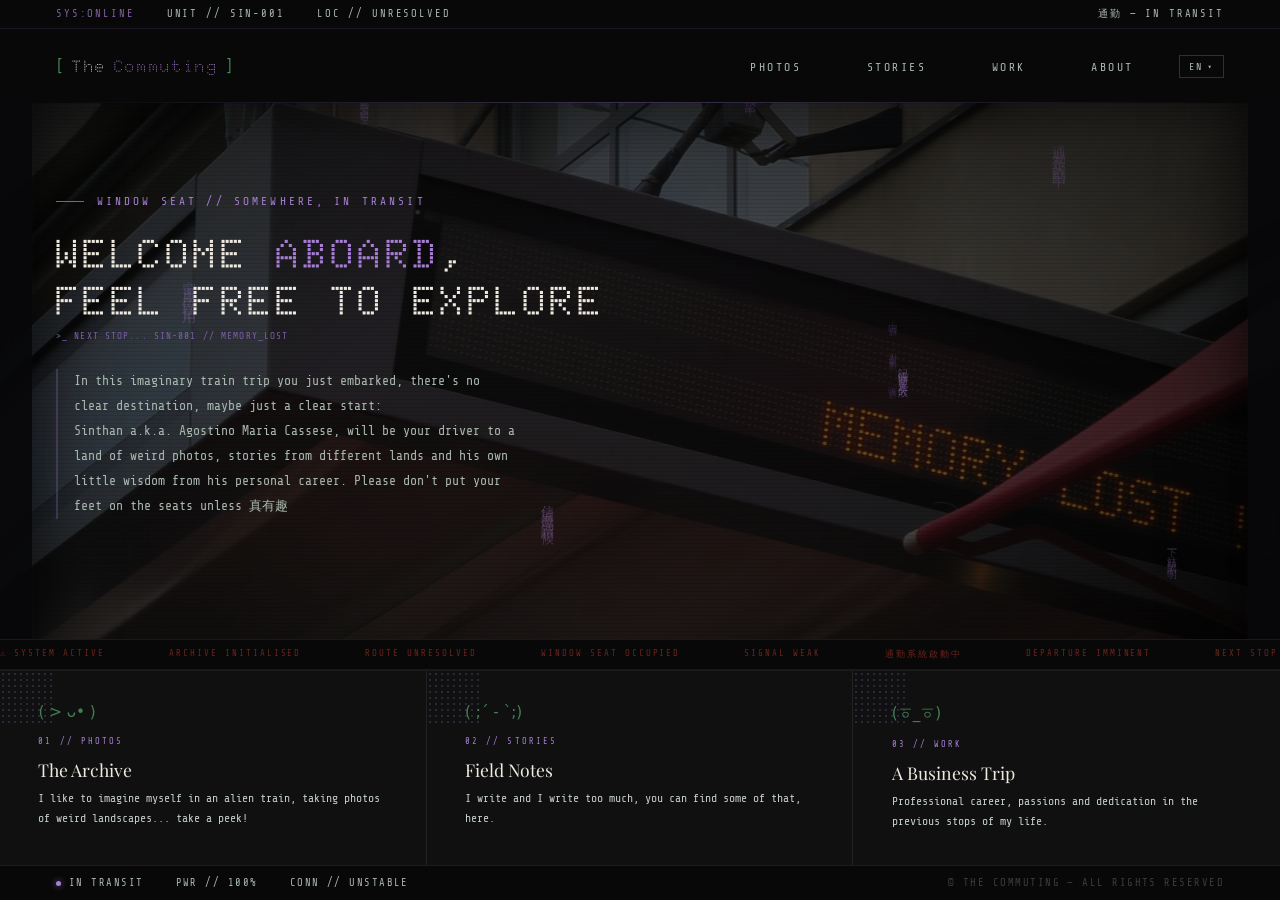
==== index.html @ 0e6eb364 "rename: tech -> work, 'A Working Life' -> 'A Business Trip' - Rename tech.html -> work.html, tech.cs" ====
<!DOCTYPE html>
<html lang="en">
<head>
  <meta charset="UTF-8" />
  <meta name="viewport" content="width=device-width, initial-scale=1.0" />
  <title>The Commuting</title>
  <link rel="icon" type="image/x-icon" href="./assets/favicon.ico">
  <link rel="icon" type="image/png" sizes="32x32" href="./assets/favicon-32.png">
  <link rel="apple-touch-icon" href="./assets/favicon.png">
  <link rel="preconnect" href="https://fonts.googleapis.com">
  <link rel="preconnect" href="https://fonts.gstatic.com" crossorigin>
  <link href="https://fonts.googleapis.com/css2?family=Doto:ROND,wght@1,700&family=Share+Tech+Mono&family=Playfair+Display:wght@400;700&display=swap" rel="stylesheet">
  <link rel="stylesheet" href="./style/style.css">
</head>
<body>

  <div class="scanlines"></div>
  <div class="window-frame"></div>

  <!-- DECORATIVE CHINESE TEXT LAYER -->
  <div class="bg-chinese" aria-hidden="true">
    <span class="zh zh-1">通勤系統啟動中</span>
    <span class="zh zh-2">窗邊座位已佔用</span>
    <span class="zh zh-3">移動中請勿站立</span>
    <span class="zh zh-4">信號微弱請稍候</span>
    <span class="zh zh-5">路線未能確認中</span>
    <span class="zh zh-6">記憶體載入失敗</span>
    <span class="zh zh-7">通勤系統啟動中</span>
    <span class="zh zh-8">下一站目的不明</span>
  </div>

  <div class="site-wrapper">

    <!-- SYSTEM BAR -->
    <div class="sys-bar">
      <div class="sys-bar-left">
        <span class="sys-tag">SYS:ONLINE</span>
        <span id="t-sys-unit">UNIT // SIN-001</span>
        <span id="t-sys-loc">LOC // UNRESOLVED</span>
      </div>
      <span>通勤 &mdash; <span id="t-sys-status">IN TRANSIT</span></span>
    </div>

    <!-- NAV -->
    <nav>
      <a href="./index.html" class="nav-logo">
        <span class="nav-logo-bracket">[</span>
        The <span class="nav-logo-title">Commuting</span>
        <span class="nav-logo-bracket">]</span>
      </a>
      <ul class="nav-links">
        <li><a href="./photos.html" id="t-nav-photos">Photos</a></li>
        <li><a href="./stories.html" id="t-nav-stories">Stories</a></li>
        <li><a href="./work.html" id="t-nav-work">Tech</a></li>
        <li><a href="#" id="t-nav-about">About</a></li>
        <li class="nav-lang-item">
          <div class="lang-switcher lang-switcher-inline">
            <button class="lang-btn" id="lang-btn" aria-label="Change language">
              <span id="lang-btn-label">EN</span>
              <span class="lang-btn-arrow">▾</span>
            </button>
            <div class="lang-dropdown" id="lang-dropdown">
              <button class="lang-option" data-lang="en">EN — English</button>
              <button class="lang-option" data-lang="it">IT — Italiano</button>
              <button class="lang-option" data-lang="zh">中文 — 繁體</button>
            </div>
          </div>
        </li>
      </ul>
      <button class="hamburger" id="hamburger" aria-label="Menu">
        <div class="hamburger-bars">
          <span class="hamburger-bar"></span>
          <span class="hamburger-bar"></span>
          <span class="hamburger-bar"></span>
        </div>
      </button>
    </nav>

    <!-- MOBILE DRAWER -->
    <div class="nav-drawer" id="nav-drawer">
      <a href="./photos.html" id="t-nav-photos-m">Photos</a>
      <a href="./stories.html" id="t-nav-stories-m">Stories</a>
      <a href="./work.html" id="t-nav-work-m">Tech</a>
      <a href="#" id="t-nav-about-m">About</a>
      <div class="drawer-lang">
        <span class="drawer-lang-label">// LANGUAGE</span>
        <div class="drawer-lang-options">
          <button class="lang-option" data-lang="en">EN — English</button>
          <button class="lang-option" data-lang="it">IT — Italiano</button>
          <button class="lang-option" data-lang="zh">中文 — 繁體</button>
        </div>
      </div>
    </div>

    <!-- HERO -->
    <section class="hero">
      <div class="hero-jp">通勤 — 窗邊座位 — 移動中</div>
      <p class="hero-eyebrow" id="t-hero-eyebrow">Window seat // somewhere, in transit</p>
      <h1 class="hero-title">WELCOME <em>ABOARD</em>,<br>FEEL FREE TO EXPLORE</h1>
      <p class="hero-code" id="t-hero-code">&gt;_ NEXT STOP... SIN-001 // MEMORY_LOST</p>
      <p class="hero-subtitle" id="t-hero-subtitle">
        In this imaginary train trip you just embarked, there's no clear destination, maybe just a clear start:<br>
        Sinthan a.k.a. Agostino Maria Cassese, will be your driver to a land of weird photos,
        stories from different lands and his own little wisdom from his personal career.
        Please don't put your feet on the seats unless 真有趣
      </p>
    </section>

    <!-- WARNING MARQUEE -->
    <div class="warn-strip">
      <div class="warn-strip-inner">
        <span>&#9888; SYSTEM ACTIVE</span>
        <span>ARCHIVE INITIALISED</span>
        <span>ROUTE UNRESOLVED</span>
        <span>WINDOW SEAT OCCUPIED</span>
        <span>SIGNAL WEAK</span>
        <span>通勤系統啟動中</span>
        <span>DEPARTURE IMMINENT</span>
        <span>NEXT STOP UNKNOWN</span>
        <span>MEMORY BANK LOADING</span>
        <span>PASSENGER DETECTED</span>
        <span>&#9888; DO NOT LEAN ON DOORS</span>
        <span>窗邊座位已佔用</span>
        <span>&#9888; SYSTEM ACTIVE</span>
        <span>ARCHIVE INITIALISED</span>
        <span>ROUTE UNRESOLVED</span>
        <span>WINDOW SEAT OCCUPIED</span>
        <span>SIGNAL WEAK</span>
        <span>通勤系統啟動中</span>
        <span>DEPARTURE IMMINENT</span>
        <span>NEXT STOP UNKNOWN</span>
        <span>MEMORY BANK LOADING</span>
        <span>PASSENGER DETECTED</span>
        <span>&#9888; DO NOT LEAN ON DOORS</span>
        <span>窗邊座位已佔用</span>
      </div>
    </div>

    <!-- CARDS -->
    <div class="cards">
      <div class="card" onclick="location.href='./photos.html'">
        <span class="card-kaomoji">( > ᴗ• )</span>
        <div class="card-number" id="t-card1-number">01 // PHOTOS</div>
        <div class="card-title" id="t-card1-title">The Archive</div>
        <p class="card-desc" id="t-card1-desc">I like to imagine myself in an alien train, taking photos of weird landscapes... take a peek!</p>
        <span class="card-arrow">→ ENTER</span>
      </div>
      <div class="card" onclick="location.href='./stories.html'">
        <span class="card-kaomoji">( ;´ - `;)</span>
        <div class="card-number" id="t-card2-number">02 // STORIES</div>
        <div class="card-title" id="t-card2-title">Field Notes</div>
        <p class="card-desc" id="t-card2-desc">I write and I write too much, you can find some of that, here.</p>
        <span class="card-arrow">→ ENTER</span>
      </div>
      <div class="card" onclick="location.href='./work.html'">
        <span class="card-kaomoji">(ㆆ_ㆆ)</span>
        <div class="card-number" id="t-card3-number">03 // WORK</div>
        <div class="card-title" id="t-card3-title">A Business Trip</div>
        <p class="card-desc" id="t-card3-desc">Professional career, passions and dedication in the previous stops of my life.</p>
        <span class="card-arrow">→ ENTER</span>
      </div>
    </div>

    <!-- STATUS BAR -->
    <div class="status-bar">
      <div class="status-left">
        <span><span class="status-dot"></span><span id="t-status-transit">In transit</span></span>
        <span id="t-status-pwr">PWR // 100%</span>
        <span id="t-status-conn">CONN // UNSTABLE</span>
      </div>
      <span class="status-right" id="t-status-copyright">&copy; The Commuting — All rights reserved</span>
    </div>

  </div>

  <script src="./scripts/nav.js"></script>
  <script src="./scripts/translations.js"></script>

</body>
</html>
---- style/style.css ----
*, *::before, *::after { box-sizing: border-box; margin: 0; padding: 0; }

:root {
  --bg:            #080808;
  --glass-bg:      rgba(255,255,255,0.03);
  --glass-border:  rgba(255,255,255,0.08);
  --text-primary:  #eeeae0;
  --text-muted:    #a8b8ae;
  --accent:        #7b5ea7;
  --accent-bright: #a87fd4;
  --accent-dim:    rgba(123,94,167,0.15);
  --dot-color:     rgba(255,255,255,0.06);
  --green:         #4a8c5c;
  --text-card-desc:#c4cecc;
}

html { scroll-behavior: smooth; }

body {
  background-color: var(--bg);
  background-image:
    url('../assets/home_wallpaper.webp'),
    radial-gradient(circle, var(--dot-color) 1px, transparent 1px);
  background-size: cover, 18px 18px;
  background-position: center, 0 0;
  background-attachment: fixed, fixed;
  color: var(--text-primary);
  font-family: 'Share Tech Mono', monospace;
  overflow-x: hidden;
}

/* ── DARKENING OVERLAY ── */
body::before {
  content: '';
  position: fixed;
  inset: 0;
  background: rgba(8,8,8,0.70);
  z-index: 0;
  pointer-events: none;
}

/* ── SCANLINES ── */
.scanlines {
  position: fixed;
  inset: 0;
  z-index: 2;
  pointer-events: none;
  background: repeating-linear-gradient(
    to bottom,
    transparent 0px,
    transparent 3px,
    rgba(0,0,0,0.1) 3px,
    rgba(0,0,0,0.1) 4px
  );
}

/* ── WINDOW FRAME ── */
.window-frame {
  position: fixed;
  inset: 0;
  z-index: 3;
  pointer-events: none;
}

.window-frame::before {
  content: '';
  position: absolute;
  inset: 0;
  background:
    radial-gradient(ellipse 75% 55% at 50% 50%, transparent 35%, rgba(0,0,0,0.65) 100%),
    radial-gradient(ellipse 120% 22% at 50% 0%,   rgba(0,0,0,0.75) 0%, transparent 80%),
    radial-gradient(ellipse 120% 22% at 50% 100%, rgba(0,0,0,0.75) 0%, transparent 80%);
}

.window-frame::after {
  content: '';
  position: absolute;
  inset: 0;
  border: 32px solid rgba(8,8,10,0.97);
  box-shadow:
    inset 0 0 80px rgba(0,0,0,0.8),
    inset 0 0 2px rgba(123,94,167,0.15);
}

/* ── DECORATIVE CHINESE TEXT LAYER ── */
.bg-chinese {
  position: fixed;
  inset: 0;
  z-index: 1;
  pointer-events: none;
  user-select: none;
  overflow: hidden;
}

.zh {
  position: absolute;
  writing-mode: vertical-rl;
  font-family: 'Share Tech Mono', monospace;
  font-size: 0.75rem;
  letter-spacing: 0.35em;
  color: rgba(168,127,212,0.55);
  white-space: nowrap;
}

.zh-1 { left: 6%;   top: 5%;  font-size: 0.65rem; opacity: 0.75; }
.zh-2 { left: 14%;  top: 30%; font-size: 0.9rem;  opacity: 0.60; }
.zh-3 { left: 28%;  top: 10%; font-size: 0.55rem; opacity: 0.85; }
.zh-4 { left: 42%;  top: 55%; font-size: 0.8rem;  opacity: 0.55; }
.zh-5 { left: 58%;  top: 8%;  font-size: 0.7rem;  opacity: 0.70; }
.zh-6 { left: 70%;  top: 40%; font-size: 0.6rem;  opacity: 0.80; }
.zh-7 { left: 82%;  top: 15%; font-size: 0.85rem; opacity: 0.50; }
.zh-8 { left: 91%;  top: 60%; font-size: 0.65rem; opacity: 0.65; }

/* ── SITE WRAPPER ── */
.site-wrapper {
  position: relative;
  z-index: 4;
  min-height: 100vh;
  display: flex;
  flex-direction: column;
}

/* solid bg on nav, cards, footer so bg image doesn't show through */
.sys-bar,
nav,
.warn-strip,
.cards,
.status-bar {
  background-color: var(--bg);
}

/* ── TOP SYSTEM BAR ── */
.sys-bar {
  display: flex;
  justify-content: space-between;
  align-items: center;
  padding: 0.45rem 3.5rem;
  font-size: 0.65rem;
  letter-spacing: 0.18em;
  color: var(--text-muted);
  border-bottom: 1px solid rgba(123,94,167,0.18);
  text-transform: uppercase;
}

.sys-bar-left { display: flex; gap: 2rem; }
.sys-tag { color: var(--accent-bright); opacity: 0.75; }

/* ── NAV ── */
nav {
  display: flex;
  justify-content: space-between;
  align-items: center;
  padding: 1.6rem 3.5rem;
  position: relative;
}

nav::after {
  content: '';
  position: absolute;
  bottom: 0; left: 3.5rem; right: 3.5rem;
  height: 1px;
  background: linear-gradient(to right, transparent, rgba(123,94,167,0.45), transparent);
}

.nav-logo {
  font-family: 'Doto', monospace;
  font-size: 1.05rem;
  letter-spacing: 0.1em;
  color: var(--text-primary);
  text-decoration: none;
  display: flex;
  align-items: center;
  gap: 0.4rem;
}

.nav-logo-bracket { color: var(--green); font-family: 'Share Tech Mono', monospace; font-size: 0.9rem; }
.nav-logo .nav-logo-title { color: var(--accent-bright); }

.nav-links { display: flex; gap: 2.8rem; list-style: none; align-items: center; }

.nav-links a {
  font-size: 0.72rem;
  letter-spacing: 0.22em;
  text-transform: uppercase;
  color: var(--text-muted);
  text-decoration: none;
  transition: color 0.2s;
}

.nav-links a::before { content: '//'; margin-right: 0.3em; color: var(--accent); opacity: 0; transition: opacity 0.2s; }
.nav-links a:hover { color: var(--green); }
.nav-links a:hover::before { opacity: 1; }

/* ── HERO ── */
.hero {
  flex: 1;
  display: flex;
  flex-direction: column;
  justify-content: center;
  align-items: flex-start;
  padding: 4rem 3.5rem 3rem;
  max-width: 900px;
  position: relative;
}

/* ── CHINESE VERTICAL DECORATION ── */
.hero-jp {
  position: absolute;
  right: 0;
  top: 50%;
  transform: translateY(-50%) rotate(180deg);
  writing-mode: vertical-rl;
  font-size: 0.56rem;
  letter-spacing: 0.3em;
  color: rgba(123,94,167,0.22);
  text-transform: uppercase;
  pointer-events: none;
  user-select: none;
}

.hero-eyebrow {
  font-size: 0.7rem;
  letter-spacing: 0.28em;
  text-transform: uppercase;
  color: var(--accent-bright);
  margin-bottom: 1.4rem;
  opacity: 0;
  animation: fadeUp 0.8s 0.2s forwards;
  display: flex;
  align-items: center;
  gap: 0.8rem;
}

.hero-eyebrow::before {
  content: '';
  display: inline-block;
  width: 28px; height: 1px;
  background: var(--accent);
}

.hero-title {
  font-family: 'Doto', monospace;
  font-size: clamp(0.9rem, 3.2vw, 3.2rem);
  line-height: 1.15;
  font-weight: 700;
  letter-spacing: 0.06em;
  margin-bottom: 0.4rem;
  opacity: 0;
  animation: fadeUp 0.9s 0.4s forwards;
}

.hero-title em {
  font-style: normal;
  color: var(--accent-bright);
}

.hero-code {
  font-size: 0.58rem;
  letter-spacing: 0.12em;
  color: var(--accent);
  margin-bottom: 1.8rem;
  opacity: 0;
  animation: fadeUp 0.8s 0.55s forwards;
}

.hero-subtitle {
  font-size: 0.82rem;
  line-height: 1.9;
  color: var(--text-muted);
  max-width: 460px;
  margin-bottom: 2.8rem;
  opacity: 0;
  animation: fadeUp 0.9s 0.65s forwards;
  border-left: 2px solid rgba(123,94,167,0.35);
  padding-left: 1rem;
}

.hero-cta {
  display: flex;
  gap: 1.2rem;
  flex-wrap: wrap;
  opacity: 0;
  animation: fadeUp 0.9s 0.8s forwards;
}

.btn {
  font-family: 'Share Tech Mono', monospace;
  font-size: 0.63rem;
  letter-spacing: 0.16em;
  text-transform: uppercase;
  text-decoration: none;
  padding: 0.7rem 1.6rem;
  border: 1px solid;
  transition: background 0.25s, border-color 0.25s, color 0.25s, box-shadow 0.25s;
}

.btn-primary {
  background: var(--accent);
  border-color: var(--accent);
  color: #e8e4dc;
}

.btn-primary:hover {
  background: var(--accent-bright);
  border-color: var(--accent-bright);
  box-shadow: 0 0 20px rgba(168,127,212,0.3);
}

.btn-ghost {
  background: transparent;
  border-color: rgba(123,94,167,0.4);
  color: var(--text-muted);
}

.btn-ghost:hover {
  border-color: var(--accent-bright);
  color: var(--accent-bright);
}

/* ── WARNING MARQUEE ── */
.warn-strip {
  display: flex;
  align-items: center;
  padding: 0.5rem 0;
  font-size: 0.56rem;
  letter-spacing: 0.22em;
  text-transform: uppercase;
  border-top: 1px solid rgba(192,57,43,0.2);
  border-bottom: 1px solid rgba(192,57,43,0.2);
  color: rgba(192,57,43,0.55);
  overflow: hidden;
  white-space: nowrap;
}

.warn-strip-inner {
  display: inline-flex;
  gap: 4rem;
  animation: marquee 24s linear infinite;
  will-change: transform;
}

@keyframes marquee {
  from { transform: translateX(0); }
  to   { transform: translateX(-50%); }
}

/* ── CARDS ── */
.cards {
  display: grid;
  grid-template-columns: repeat(3, 1fr);
  border-top: 1px solid var(--glass-border);
}

.card {
  padding: 2rem 2.4rem;
  background: var(--glass-bg);
  border-right: 1px solid var(--glass-border);
  transition: background 0.25s;
  cursor: pointer;
  position: relative;
  overflow: hidden;
}

.card::before {
  content: '';
  position: absolute;
  top: 0; left: 0;
  width: 54px; height: 54px;
  background: radial-gradient(circle, rgba(123,94,167,0.28) 1px, transparent 1px);
  background-size: 6px 6px;
}

.card:last-child { border-right: none; }
.card:hover { background: var(--accent-dim); }
.card:hover .card-arrow { opacity: 1; transform: translateX(0); }

.card-kaomoji {
  font-family: system-ui, sans-serif;
  font-size: 0.95rem;
  color: var(--green);
  margin-bottom: 0.9rem;
  display: block;
  opacity: 0.9;
}

.card-number {
  font-size: 0.54rem;
  letter-spacing: 0.24em;
  color: var(--accent-bright);
  margin-bottom: 0.8rem;
}

.card-title {
  font-family: 'Playfair Display', serif;
  font-size: 1.1rem;
  margin-bottom: 0.5rem;
  color: var(--text-primary);
}

.card-desc {
  font-size: 0.72rem;
  line-height: 1.75;
  color: var(--text-card-desc);
}

.card-arrow {
  position: absolute;
  bottom: 1.4rem; right: 1.6rem;
  font-size: 0.58rem;
  color: var(--accent-bright);
  opacity: 0;
  transform: translateX(-6px);
  transition: opacity 0.25s, transform 0.25s;
}

/* ── STATUS BAR ── */
.status-bar {
  padding: 0.7rem 3.5rem;
  display: flex;
  justify-content: space-between;
  align-items: center;
  font-size: 0.65rem;
  letter-spacing: 0.14em;
  color: var(--text-muted);
  border-top: 1px solid rgba(123,94,167,0.2);
  flex-wrap: wrap;
  gap: 0.8rem;
  text-transform: uppercase;
}

.status-left { display: flex; gap: 2rem; align-items: center; }

.status-dot {
  display: inline-block;
  width: 5px; height: 5px;
  border-radius: 50%;
  background: var(--accent-bright);
  margin-right: 0.5rem;
  animation: pulse 2.4s infinite;
  box-shadow: 0 0 6px var(--accent);
}

.status-right { opacity: 0.3; }

/* ── KEYFRAMES ── */
@keyframes fadeUp {
  from { opacity: 0; transform: translateY(16px); }
  to   { opacity: 1; transform: translateY(0); }
}

@keyframes pulse {
  0%, 100% { opacity: 1; }
  50%       { opacity: 0.2; }
}

/* ── HAMBURGER ── */
.hamburger {
  display: none;
  flex-direction: column;
  align-items: center;
  gap: 4px;
  background: none;
  border: 1px solid rgba(74,140,92,0.4);
  padding: 0.45rem 0.65rem;
  cursor: pointer;
  z-index: 100;
}

.hamburger-bars { display: flex; flex-direction: column; gap: 4px; }

.hamburger-bar {
  width: 20px; height: 2px;
  background: var(--green);
  transition: transform 0.25s, opacity 0.25s;
  display: block;
}

.hamburger.open .hamburger-bar:nth-child(1) { transform: translateY(6px) rotate(45deg); }
.hamburger.open .hamburger-bar:nth-child(2) { opacity: 0; }
.hamburger.open .hamburger-bar:nth-child(3) { transform: translateY(-6px) rotate(-45deg); }

/* ── NAV DRAWER (mobile only) ── */
.nav-drawer {
  display: none;
  position: fixed;
  top: 0; right: 0;
  width: 220px; height: 100vh;
  background: rgba(8,8,8,0.97);
  border-left: 1px solid rgba(74,140,92,0.25);
  z-index: 99;
  flex-direction: column;
  justify-content: flex-start;
  padding: 3rem 2rem;
  gap: 0.5rem;
  transform: translateX(100%);
  transition: transform 0.3s ease;
}

.nav-drawer.open { transform: translateX(0); }

.nav-drawer a {
  font-size: 0.7rem;
  letter-spacing: 0.22em;
  text-transform: uppercase;
  color: var(--text-muted);
  text-decoration: none;
  padding: 0.65rem 0;
  border-bottom: 1px solid rgba(255,255,255,0.05);
  transition: color 0.2s;
}

.nav-drawer a::before { content: '//'; margin-right: 0.4em; color: var(--accent); }
.nav-drawer a:hover { color: var(--green); }

/* ── RESPONSIVE ── */
@media (max-width: 768px) {
  .sys-bar, nav, .hero, .status-bar { padding-left: 1.4rem; padding-right: 1.4rem; }
  nav::after { left: 1.4rem; right: 1.4rem; }
  .nav-links { display: none; }
  .hamburger { display: flex; }
  .nav-drawer { display: flex; }
  .cards { grid-template-columns: 1fr; }
  .card { border-right: none; border-bottom: 1px solid var(--glass-border); }
  .hero-jp { display: none; }
  .hero-title { font-size: clamp(1.4rem, 6vw, 2.4rem); }
  .zh-3, .zh-4, .zh-6, .zh-7 { display: none; }
  .zh-1 { left: 5%;  }
  .zh-2 { left: 25%; }
  .zh-5 { left: 55%; }
  .zh-8 { left: 80%; }

  .sys-bar {
    font-size: 0.48rem;
    letter-spacing: 0.1em;
    padding-top: 0.35rem;
    padding-bottom: 0.35rem;
  }
  .sys-bar-left { gap: 0.9rem; }
}

/* ── LANGUAGE SWITCHER ── */
.nav-lang-item {
  list-style: none;
}

.lang-switcher-inline {
  position: relative;
}

.lang-btn {
  display: flex;
  align-items: center;
  gap: 0.3rem;
  background: transparent;
  border: 1px solid rgba(123,94,167,0.4);
  color: var(--text-muted);
  font-family: 'Share Tech Mono', monospace;
  font-size: 0.63rem;
  letter-spacing: 0.16em;
  padding: 0.3rem 0.6rem;
  cursor: pointer;
  transition: border-color 0.2s, color 0.2s;
}

.lang-btn:hover,
.lang-btn.open {
  border-color: var(--accent-bright);
  color: var(--accent-bright);
}

.lang-btn-arrow {
  font-size: 0.45rem;
  transition: transform 0.2s;
}

.lang-btn.open .lang-btn-arrow { transform: rotate(180deg); }

.lang-dropdown {
  position: absolute;
  top: calc(100% + 6px);
  right: 0;
  background: rgba(8,8,8,0.97);
  border: 1px solid rgba(123,94,167,0.3);
  display: flex;
  flex-direction: column;
  min-width: 140px;
  z-index: 200;
  transform: translateY(-4px);
  opacity: 0;
  pointer-events: none;
  transition: opacity 0.2s, transform 0.2s;
}

.lang-dropdown.open {
  opacity: 1;
  pointer-events: all;
  transform: translateY(0);
}

.lang-option {
  background: none;
  border: none;
  border-bottom: 1px solid rgba(255,255,255,0.05);
  color: var(--text-muted);
  font-family: 'Share Tech Mono', monospace;
  font-size: 0.62rem;
  letter-spacing: 0.14em;
  text-align: left;
  padding: 0.6rem 0.9rem;
  cursor: pointer;
  transition: color 0.2s, background 0.2s;
}

.lang-option:last-child { border-bottom: none; }
.lang-option:hover { color: var(--accent-bright); background: rgba(123,94,167,0.08); }
.lang-option-active { color: var(--green); }

@media (max-width: 768px) {
  .nav-lang-item { display: none; }
}

/* ── MOBILE DRAWER LANGUAGE SELECTOR ── */
.drawer-lang {
  margin-top: auto;
  padding-top: 1.4rem;
  border-top: 1px solid rgba(123,94,167,0.18);
}

.drawer-lang-label {
  font-size: 0.52rem;
  letter-spacing: 0.22em;
  color: var(--accent);
  text-transform: uppercase;
  display: block;
  margin-bottom: 0.6rem;
}

.drawer-lang-options {
  display: flex;
  flex-direction: column;
  gap: 0;
}

.drawer-lang-options .lang-option {
  text-align: left;
  padding: 0.6rem 0;
  border: none;
  border-bottom: 1px solid rgba(255,255,255,0.05);
  font-size: 0.68rem;
  letter-spacing: 0.16em;
}

.drawer-lang-options .lang-option::before {
  content: '//';
  margin-right: 0.4em;
  color: var(--accent);
}
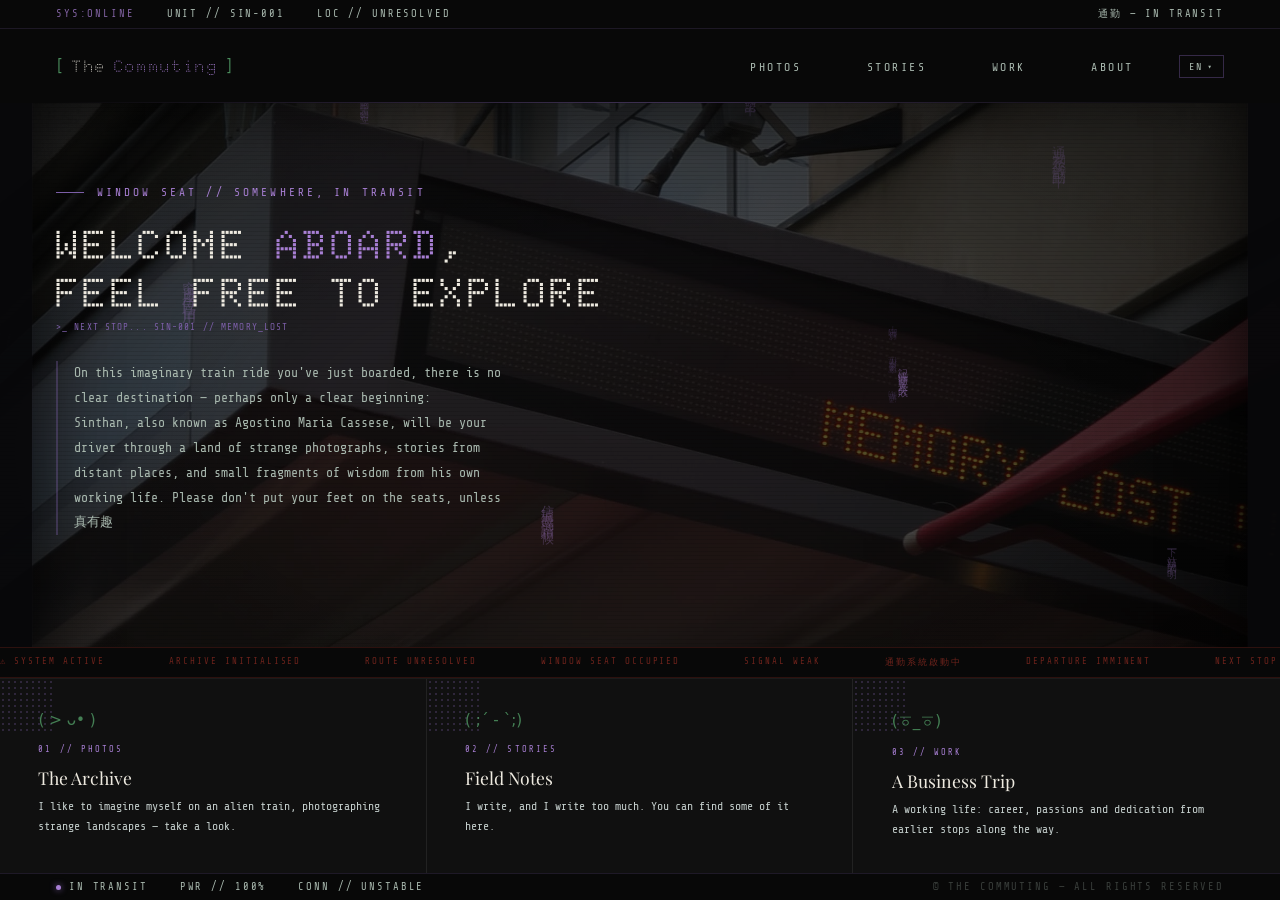
==== commit c59cc343: "feat: add About page (FBC altered item dossier) — Disruption Class V Ekhi" ====
--- a/index.html
+++ b/index.html
@@ -52,7 +52,7 @@
         <li><a href="./photos.html" id="t-nav-photos">Photos</a></li>
         <li><a href="./stories.html" id="t-nav-stories">Stories</a></li>
         <li><a href="./work.html" id="t-nav-work">Tech</a></li>
-        <li><a href="#" id="t-nav-about">About</a></li>
+        <li><a href="./about.html" id="t-nav-about">About</a></li>
         <li class="nav-lang-item">
           <div class="lang-switcher lang-switcher-inline">
             <button class="lang-btn" id="lang-btn" aria-label="Change language">
@@ -81,7 +81,7 @@
       <a href="./photos.html" id="t-nav-photos-m">Photos</a>
       <a href="./stories.html" id="t-nav-stories-m">Stories</a>
       <a href="./work.html" id="t-nav-work-m">Tech</a>
-      <a href="#" id="t-nav-about-m">About</a>
+      <a href="./about.html" id="t-nav-about-m">About</a>
       <div class="drawer-lang">
         <span class="drawer-lang-label">// LANGUAGE</span>
         <div class="drawer-lang-options">
--- a/style/style.css
+++ b/style/style.css
@@ -415,12 +415,12 @@
 
 /* ── STATUS BAR ── */
 .status-bar {
-  padding: 0.7rem 3.5rem;
+  padding: 0.45rem 3.5rem;
   display: flex;
   justify-content: space-between;
   align-items: center;
   font-size: 0.65rem;
-  letter-spacing: 0.14em;
+  letter-spacing: 0.18em;
   color: var(--text-muted);
   border-top: 1px solid rgba(123,94,167,0.2);
   flex-wrap: wrap;
@@ -536,6 +536,14 @@
     padding-bottom: 0.35rem;
   }
   .sys-bar-left { gap: 0.9rem; }
+
+  .status-bar {
+    font-size: 0.48rem;
+    letter-spacing: 0.1em;
+    padding-top: 0.35rem;
+    padding-bottom: 0.35rem;
+  }
+  .status-left { gap: 0.9rem; }
 }
 
 /* ── LANGUAGE SWITCHER ── */
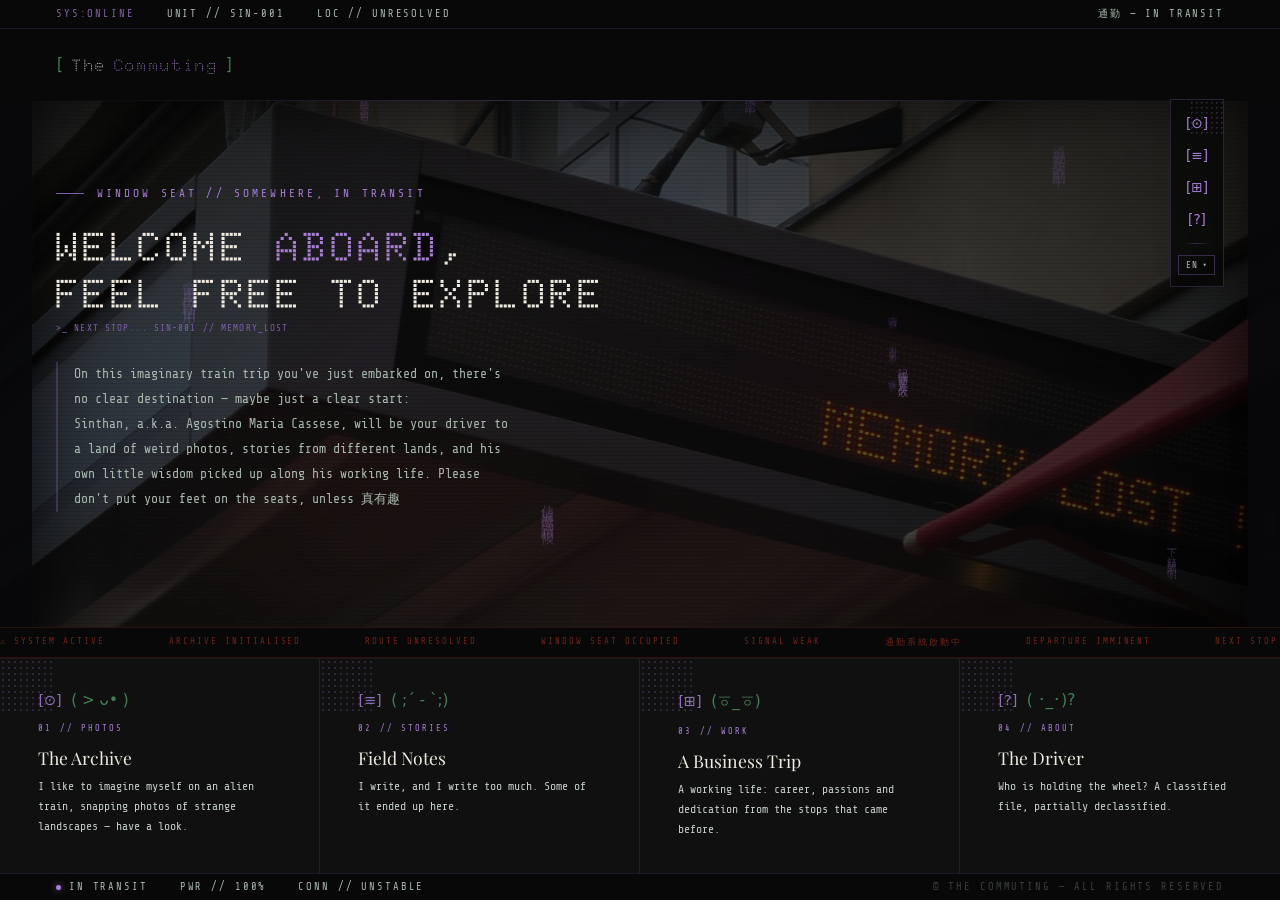
==== commit df0fba5f: "floating vertical nav with section glyphs, About card, consolidate nav-active - replace horizontal n" ====
--- a/index.html
+++ b/index.html
@@ -48,25 +48,6 @@
         The <span class="nav-logo-title">Commuting</span>
         <span class="nav-logo-bracket">]</span>
       </a>
-      <ul class="nav-links">
-        <li><a href="./photos.html" id="t-nav-photos">Photos</a></li>
-        <li><a href="./stories.html" id="t-nav-stories">Stories</a></li>
-        <li><a href="./work.html" id="t-nav-work">Tech</a></li>
-        <li><a href="./about.html" id="t-nav-about">About</a></li>
-        <li class="nav-lang-item">
-          <div class="lang-switcher lang-switcher-inline">
-            <button class="lang-btn" id="lang-btn" aria-label="Change language">
-              <span id="lang-btn-label">EN</span>
-              <span class="lang-btn-arrow">▾</span>
-            </button>
-            <div class="lang-dropdown" id="lang-dropdown">
-              <button class="lang-option" data-lang="en">EN — English</button>
-              <button class="lang-option" data-lang="it">IT — Italiano</button>
-              <button class="lang-option" data-lang="zh">中文 — 繁體</button>
-            </div>
-          </div>
-        </li>
-      </ul>
       <button class="hamburger" id="hamburger" aria-label="Menu">
         <div class="hamburger-bars">
           <span class="hamburger-bar"></span>
@@ -76,12 +57,46 @@
       </button>
     </nav>
 
+    <!-- FLOATING VERTICAL NAV -->
+    <div class="nav-float" id="nav-float">
+      <a href="./photos.html" class="nav-float-item">
+        <span class="nav-float-icon">[⊙]</span>
+        <span class="nav-float-label" id="t-nav-photos">Photos</span>
+      </a>
+      <a href="./stories.html" class="nav-float-item">
+        <span class="nav-float-icon">[≡]</span>
+        <span class="nav-float-label" id="t-nav-stories">Stories</span>
+      </a>
+      <a href="./work.html" class="nav-float-item">
+        <span class="nav-float-icon">[⊞]</span>
+        <span class="nav-float-label" id="t-nav-work">Tech</span>
+      </a>
+      <a href="./about.html" class="nav-float-item">
+        <span class="nav-float-icon">[?]</span>
+        <span class="nav-float-label" id="t-nav-about">About</span>
+      </a>
+      <div class="nav-float-divider"></div>
+      <div class="nav-float-lang">
+        <div class="lang-switcher">
+          <button class="lang-btn" id="lang-btn" aria-label="Change language">
+            <span id="lang-btn-label">EN</span>
+            <span class="lang-btn-arrow">▾</span>
+          </button>
+          <div class="lang-dropdown" id="lang-dropdown">
+            <button class="lang-option" data-lang="en">EN — English</button>
+            <button class="lang-option" data-lang="it">IT — Italiano</button>
+            <button class="lang-option" data-lang="zh">中文 — 繁體</button>
+          </div>
+        </div>
+      </div>
+    </div>
+
     <!-- MOBILE DRAWER -->
     <div class="nav-drawer" id="nav-drawer">
-      <a href="./photos.html" id="t-nav-photos-m">Photos</a>
-      <a href="./stories.html" id="t-nav-stories-m">Stories</a>
-      <a href="./work.html" id="t-nav-work-m">Tech</a>
-      <a href="./about.html" id="t-nav-about-m">About</a>
+      <a href="./photos.html" class="nav-i-photos" id="t-nav-photos-m">Photos</a>
+      <a href="./stories.html" class="nav-i-stories" id="t-nav-stories-m">Stories</a>
+      <a href="./work.html" class="nav-i-work" id="t-nav-work-m">Tech</a>
+      <a href="./about.html" class="nav-i-about" id="t-nav-about-m">About</a>
       <div class="drawer-lang">
         <span class="drawer-lang-label">// LANGUAGE</span>
         <div class="drawer-lang-options">
@@ -139,24 +154,43 @@
     <!-- CARDS -->
     <div class="cards">
       <div class="card" onclick="location.href='./photos.html'">
-        <span class="card-kaomoji">( > ᴗ• )</span>
+        <div class="card-head">
+          <span class="card-icon">[⊙]</span>
+          <span class="card-kaomoji">( > ᴗ• )</span>
+        </div>
         <div class="card-number" id="t-card1-number">01 // PHOTOS</div>
         <div class="card-title" id="t-card1-title">The Archive</div>
         <p class="card-desc" id="t-card1-desc">I like to imagine myself in an alien train, taking photos of weird landscapes... take a peek!</p>
         <span class="card-arrow">→ ENTER</span>
       </div>
       <div class="card" onclick="location.href='./stories.html'">
-        <span class="card-kaomoji">( ;´ - `;)</span>
+        <div class="card-head">
+          <span class="card-icon">[≡]</span>
+          <span class="card-kaomoji">( ;´ - `;)</span>
+        </div>
         <div class="card-number" id="t-card2-number">02 // STORIES</div>
         <div class="card-title" id="t-card2-title">Field Notes</div>
         <p class="card-desc" id="t-card2-desc">I write and I write too much, you can find some of that, here.</p>
         <span class="card-arrow">→ ENTER</span>
       </div>
       <div class="card" onclick="location.href='./work.html'">
-        <span class="card-kaomoji">(ㆆ_ㆆ)</span>
+        <div class="card-head">
+          <span class="card-icon">[⊞]</span>
+          <span class="card-kaomoji">(ㆆ_ㆆ)</span>
+        </div>
         <div class="card-number" id="t-card3-number">03 // WORK</div>
         <div class="card-title" id="t-card3-title">A Business Trip</div>
         <p class="card-desc" id="t-card3-desc">Professional career, passions and dedication in the previous stops of my life.</p>
+        <span class="card-arrow">→ ENTER</span>
+      </div>
+      <div class="card" onclick="location.href='./about.html'">
+        <div class="card-head">
+          <span class="card-icon">[?]</span>
+          <span class="card-kaomoji">( ･_･)?</span>
+        </div>
+        <div class="card-number" id="t-card4-number">04 // ABOUT</div>
+        <div class="card-title" id="t-card4-title">The Driver</div>
+        <p class="card-desc" id="t-card4-desc">Who is holding the wheel? Classified file, partially declassified.</p>
         <span class="card-arrow">→ ENTER</span>
       </div>
     </div>
--- a/style/style.css
+++ b/style/style.css
@@ -176,21 +176,6 @@
 .nav-logo-bracket { color: var(--green); font-family: 'Share Tech Mono', monospace; font-size: 0.9rem; }
 .nav-logo .nav-logo-title { color: var(--accent-bright); }
 
-.nav-links { display: flex; gap: 2.8rem; list-style: none; align-items: center; }
-
-.nav-links a {
-  font-size: 0.72rem;
-  letter-spacing: 0.22em;
-  text-transform: uppercase;
-  color: var(--text-muted);
-  text-decoration: none;
-  transition: color 0.2s;
-}
-
-.nav-links a::before { content: '//'; margin-right: 0.3em; color: var(--accent); opacity: 0; transition: opacity 0.2s; }
-.nav-links a:hover { color: var(--green); }
-.nav-links a:hover::before { opacity: 1; }
-
 /* ── HERO ── */
 .hero {
   flex: 1;
@@ -347,7 +332,7 @@
 /* ── CARDS ── */
 .cards {
   display: grid;
-  grid-template-columns: repeat(3, 1fr);
+  grid-template-columns: repeat(4, 1fr);
   border-top: 1px solid var(--glass-border);
 }
 
@@ -374,14 +359,31 @@
 .card:hover { background: var(--accent-dim); }
 .card:hover .card-arrow { opacity: 1; transform: translateX(0); }
 
+.card-head {
+  display: flex;
+  align-items: center;
+  gap: 0.6rem;
+  margin-bottom: 0.9rem;
+}
+
 .card-kaomoji {
   font-family: system-ui, sans-serif;
   font-size: 0.95rem;
   color: var(--green);
-  margin-bottom: 0.9rem;
   display: block;
   opacity: 0.9;
 }
+
+/* section glyph — same set as the floating nav */
+.card .card-icon {
+  font-size: 0.9rem;
+  width: auto;
+  color: var(--accent-bright);
+  opacity: 0.85;
+  transition: opacity 0.25s;
+}
+
+.card:hover .card-icon { opacity: 1; }
 
 .card-number {
   font-size: 0.54rem;
@@ -513,10 +515,16 @@
 .nav-drawer a:hover { color: var(--green); }
 
 /* ── RESPONSIVE ── */
+/* 4 cards get cramped before mobile kicks in — drop to 2×2 first */
+@media (max-width: 1100px) and (min-width: 769px) {
+  .cards { grid-template-columns: repeat(2, 1fr); }
+  .card:nth-child(2n) { border-right: none; }
+  .card:nth-child(-n+2) { border-bottom: 1px solid var(--glass-border); }
+}
+
 @media (max-width: 768px) {
   .sys-bar, nav, .hero, .status-bar { padding-left: 1.4rem; padding-right: 1.4rem; }
   nav::after { left: 1.4rem; right: 1.4rem; }
-  .nav-links { display: none; }
   .hamburger { display: flex; }
   .nav-drawer { display: flex; }
   .cards { grid-template-columns: 1fr; }
@@ -547,14 +555,6 @@
 }
 
 /* ── LANGUAGE SWITCHER ── */
-.nav-lang-item {
-  list-style: none;
-}
-
-.lang-switcher-inline {
-  position: relative;
-}
-
 .lang-btn {
   display: flex;
   align-items: center;
@@ -623,10 +623,6 @@
 .lang-option:hover { color: var(--accent-bright); background: rgba(123,94,167,0.08); }
 .lang-option-active { color: var(--green); }
 
-@media (max-width: 768px) {
-  .nav-lang-item { display: none; }
-}
-
 /* ── MOBILE DRAWER LANGUAGE SELECTOR ── */
 .drawer-lang {
   margin-top: auto;
@@ -663,3 +659,165 @@
   margin-right: 0.4em;
   color: var(--accent);
 }
+
+/* ══════════════════════════════════════════════════════════
+   FLOATING VERTICAL NAV — "mystery square", top right
+   Collapsed: icon column only. Hover: expands to reveal labels.
+   Hidden on mobile — hamburger + drawer take over.
+   ══════════════════════════════════════════════════════════ */
+.nav-float {
+  position: fixed;
+  top: 6.2rem;
+  right: 3.5rem;
+  z-index: 50;
+  display: flex;
+  flex-direction: column;
+  width: 3.4rem;
+  padding: 0.55rem;
+  gap: 0.15rem;
+  background: rgba(8,8,8,0.82);
+  border: 1px solid rgba(123,94,167,0.3);
+  backdrop-filter: blur(6px);
+  transition: width 0.28s cubic-bezier(0.4,0,0.2,1),
+              border-color 0.28s;
+}
+
+.nav-float:hover {
+  width: 11.5rem;
+  border-color: rgba(168,127,212,0.55);
+}
+
+/* dot matrix corner accent — same language as .card::before */
+.nav-float::before {
+  content: '';
+  position: absolute;
+  top: 0; right: 0;
+  width: 34px; height: 34px;
+  background: radial-gradient(circle, rgba(123,94,167,0.3) 1px, transparent 1px);
+  background-size: 5px 5px;
+  pointer-events: none;
+}
+
+/* ── ITEM ── */
+.nav-float-item {
+  position: relative;
+  display: flex;
+  align-items: center;
+  gap: 0.7rem;
+  padding: 0.5rem 0.35rem;
+  text-decoration: none;
+  color: var(--text-muted);
+  border-radius: 2px;
+  white-space: nowrap;
+  transition: color 0.2s, background 0.2s;
+}
+
+.nav-float-item:hover {
+  color: var(--green);
+  background: rgba(74,140,92,0.08);
+}
+
+/* ── ICON ── */
+.nav-float-icon,
+.card-icon {
+  font-family: system-ui, sans-serif;
+  font-size: 0.85rem;
+  line-height: 1;
+  color: var(--accent-bright);
+  flex-shrink: 0;
+  width: 1.5rem;
+  text-align: center;
+  transition: color 0.2s;
+}
+
+.nav-float-item:hover .nav-float-icon { color: var(--green); }
+
+/* ── LABEL — revealed on box hover ── */
+.nav-float-label {
+  font-size: 0.68rem;
+  letter-spacing: 0.2em;
+  text-transform: uppercase;
+  opacity: 0;
+  pointer-events: none;
+  transform: translateX(-4px);
+  transition: opacity 0.22s 0.04s, transform 0.22s 0.04s;
+}
+
+.nav-float:hover .nav-float-label {
+  opacity: 1;
+  pointer-events: auto;
+  transform: translateX(0);
+}
+
+/* ── ACTIVE PAGE ── */
+.nav-float-item.nav-active            { color: var(--accent-bright); }
+.nav-float-item.nav-active .nav-float-icon { color: var(--accent-bright); }
+.nav-float-item.nav-active::after {
+  content: '';
+  position: absolute;
+  left: 0;
+  width: 2px;
+  height: 1.1rem;
+  background: var(--accent-bright);
+  box-shadow: 0 0 6px var(--accent);
+}
+
+/* ── DIVIDER + LANG ── */
+.nav-float-divider {
+  height: 1px;
+  margin: 0.4rem 0.35rem;
+  background: linear-gradient(to right, transparent, rgba(123,94,167,0.4), transparent);
+}
+
+.nav-float-lang {
+  display: flex;
+  justify-content: center;
+  padding: 0.1rem 0.35rem 0.15rem;
+}
+
+.nav-float-lang .lang-switcher { position: relative; }
+
+.nav-float-lang .lang-btn {
+  padding: 0.25rem 0.4rem;
+  font-size: 0.58rem;
+  letter-spacing: 0.1em;
+}
+
+.nav-float-lang .lang-dropdown {
+  right: 0;
+  left: auto;
+}
+
+/* ── RESPONSIVE — hide floating nav on mobile ── */
+@media (max-width: 768px) {
+  .nav-float { display: none; }
+}
+
+/* ══════════════════════════════════════════════════════════
+   ACTIVE NAV LINK — consolidated (was duplicated across
+   photos.css / stories.css / work.css with differing colours)
+   ══════════════════════════════════════════════════════════ */
+.nav-drawer a.nav-active {
+  color: var(--accent-bright);
+}
+
+/* ── DRAWER SECTION ICONS ──
+   Delivered via ::before so translations (which rewrite textContent)
+   can never wipe them. Overrides the generic '//' prefix. */
+.nav-drawer a.nav-i-photos::before,
+.nav-drawer a.nav-i-stories::before,
+.nav-drawer a.nav-i-work::before,
+.nav-drawer a.nav-i-about::before {
+  font-family: system-ui, sans-serif;
+  color: var(--accent-bright);
+  margin-right: 0.55em;
+  display: inline-block;
+  width: 1.5em;
+}
+
+.nav-drawer a.nav-i-photos::before  { content: '[\2299]'; }
+.nav-drawer a.nav-i-stories::before { content: '[\2261]'; }
+.nav-drawer a.nav-i-work::before    { content: '[\229E]'; }
+.nav-drawer a.nav-i-about::before   { content: '[?]'; }
+
+.nav-drawer a:hover::before { color: var(--green); }
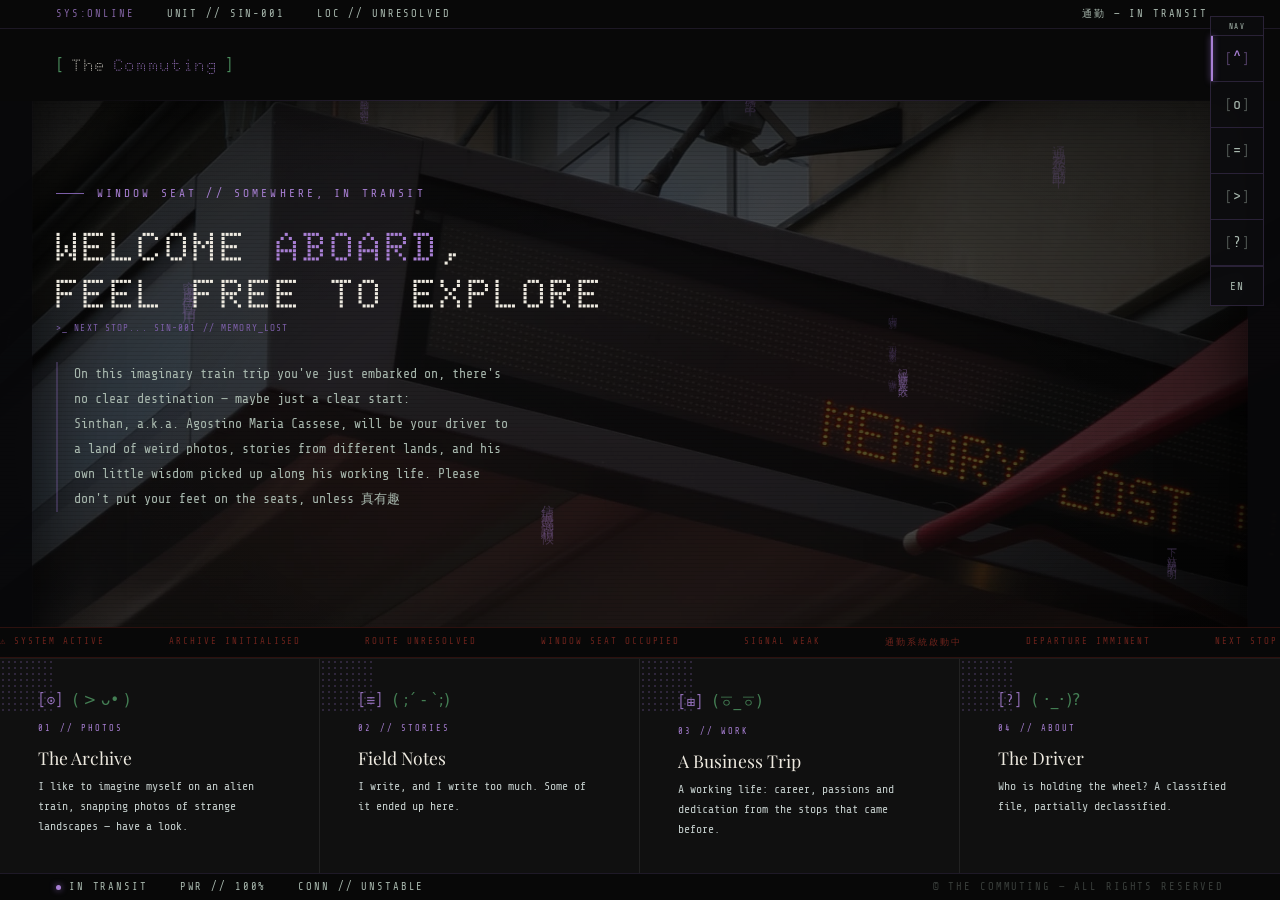
==== commit 10006214: "corner panel nav per spec - fixed 54px top-right panel, ASCII bracket glyphs, slide-out labels on ho" ====
--- a/index.html
+++ b/index.html
@@ -48,64 +48,47 @@
         The <span class="nav-logo-title">Commuting</span>
         <span class="nav-logo-bracket">]</span>
       </a>
-      <button class="hamburger" id="hamburger" aria-label="Menu">
-        <div class="hamburger-bars">
-          <span class="hamburger-bar"></span>
-          <span class="hamburger-bar"></span>
-          <span class="hamburger-bar"></span>
-        </div>
-      </button>
     </nav>
 
-    <!-- FLOATING VERTICAL NAV -->
-    <div class="nav-float" id="nav-float">
-      <a href="./photos.html" class="nav-float-item">
-        <span class="nav-float-icon">[⊙]</span>
-        <span class="nav-float-label" id="t-nav-photos">Photos</span>
-      </a>
-      <a href="./stories.html" class="nav-float-item">
-        <span class="nav-float-icon">[≡]</span>
-        <span class="nav-float-label" id="t-nav-stories">Stories</span>
-      </a>
-      <a href="./work.html" class="nav-float-item">
-        <span class="nav-float-icon">[⊞]</span>
-        <span class="nav-float-label" id="t-nav-work">Tech</span>
-      </a>
-      <a href="./about.html" class="nav-float-item">
-        <span class="nav-float-icon">[?]</span>
-        <span class="nav-float-label" id="t-nav-about">About</span>
-      </a>
-      <div class="nav-float-divider"></div>
-      <div class="nav-float-lang">
-        <div class="lang-switcher">
-          <button class="lang-btn" id="lang-btn" aria-label="Change language">
-            <span id="lang-btn-label">EN</span>
-            <span class="lang-btn-arrow">▾</span>
-          </button>
-          <div class="lang-dropdown" id="lang-dropdown">
-            <button class="lang-option" data-lang="en">EN — English</button>
-            <button class="lang-option" data-lang="it">IT — Italiano</button>
-            <button class="lang-option" data-lang="zh">中文 — 繁體</button>
-          </div>
-        </div>
+    <!-- CORNER PANEL -->
+    <nav class="corner" id="corner" aria-label="Sections">
+      <div class="cap">NAV</div>
+
+      <button class="cell toggle" id="cornerToggle"
+              aria-label="Open navigation" aria-expanded="false">
+        <span class="br">[</span><span class="g">≡</span><span class="br">]</span>
+      </button>
+
+      <div class="stack">
+        <a class="cell active" href="./index.html" aria-current="page" aria-label="HOME">
+          <span class="br">[</span><span class="g">^</span><span class="br">]</span>
+          <span class="lab"><span id="t-nav-home">HOME</span> <small>00</small></span>
+        </a>
+        <a class="cell" href="./photos.html" aria-label="PHOTOS">
+          <span class="br">[</span><span class="g">o</span><span class="br">]</span>
+          <span class="lab"><span id="t-nav-photos">PHOTOS</span> <small>01</small></span>
+        </a>
+        <a class="cell" href="./stories.html" aria-label="STORIES">
+          <span class="br">[</span><span class="g">=</span><span class="br">]</span>
+          <span class="lab"><span id="t-nav-stories">STORIES</span> <small>02</small></span>
+        </a>
+        <a class="cell" href="./work.html" aria-label="TECH">
+          <span class="br">[</span><span class="g">&gt;</span><span class="br">]</span>
+          <span class="lab"><span id="t-nav-work">TECH</span> <small>03</small></span>
+        </a>
+        <a class="cell" href="./about.html" aria-label="ABOUT">
+          <span class="br">[</span><span class="g">?</span><span class="br">]</span>
+          <span class="lab"><span id="t-nav-about">ABOUT</span> <small>04</small></span>
+        </a>
+
+        <div class="sep"></div>
+
+        <button class="cell util" id="langBtn" aria-label="Change language">
+          <span id="lang-btn-label">EN</span>
+          <span class="lab"><span id="t-nav-lang">LANGUAGE</span> <small>EN / IT / 繁體</small></span>
+        </button>
       </div>
-    </div>
-
-    <!-- MOBILE DRAWER -->
-    <div class="nav-drawer" id="nav-drawer">
-      <a href="./photos.html" class="nav-i-photos" id="t-nav-photos-m">Photos</a>
-      <a href="./stories.html" class="nav-i-stories" id="t-nav-stories-m">Stories</a>
-      <a href="./work.html" class="nav-i-work" id="t-nav-work-m">Tech</a>
-      <a href="./about.html" class="nav-i-about" id="t-nav-about-m">About</a>
-      <div class="drawer-lang">
-        <span class="drawer-lang-label">// LANGUAGE</span>
-        <div class="drawer-lang-options">
-          <button class="lang-option" data-lang="en">EN — English</button>
-          <button class="lang-option" data-lang="it">IT — Italiano</button>
-          <button class="lang-option" data-lang="zh">中文 — 繁體</button>
-        </div>
-      </div>
-    </div>
+    </nav>
 
     <!-- HERO -->
     <section class="hero">
--- a/style/style.css
+++ b/style/style.css
@@ -455,65 +455,6 @@
   50%       { opacity: 0.2; }
 }
 
-/* ── HAMBURGER ── */
-.hamburger {
-  display: none;
-  flex-direction: column;
-  align-items: center;
-  gap: 4px;
-  background: none;
-  border: 1px solid rgba(74,140,92,0.4);
-  padding: 0.45rem 0.65rem;
-  cursor: pointer;
-  z-index: 100;
-}
-
-.hamburger-bars { display: flex; flex-direction: column; gap: 4px; }
-
-.hamburger-bar {
-  width: 20px; height: 2px;
-  background: var(--green);
-  transition: transform 0.25s, opacity 0.25s;
-  display: block;
-}
-
-.hamburger.open .hamburger-bar:nth-child(1) { transform: translateY(6px) rotate(45deg); }
-.hamburger.open .hamburger-bar:nth-child(2) { opacity: 0; }
-.hamburger.open .hamburger-bar:nth-child(3) { transform: translateY(-6px) rotate(-45deg); }
-
-/* ── NAV DRAWER (mobile only) ── */
-.nav-drawer {
-  display: none;
-  position: fixed;
-  top: 0; right: 0;
-  width: 220px; height: 100vh;
-  background: rgba(8,8,8,0.97);
-  border-left: 1px solid rgba(74,140,92,0.25);
-  z-index: 99;
-  flex-direction: column;
-  justify-content: flex-start;
-  padding: 3rem 2rem;
-  gap: 0.5rem;
-  transform: translateX(100%);
-  transition: transform 0.3s ease;
-}
-
-.nav-drawer.open { transform: translateX(0); }
-
-.nav-drawer a {
-  font-size: 0.7rem;
-  letter-spacing: 0.22em;
-  text-transform: uppercase;
-  color: var(--text-muted);
-  text-decoration: none;
-  padding: 0.65rem 0;
-  border-bottom: 1px solid rgba(255,255,255,0.05);
-  transition: color 0.2s;
-}
-
-.nav-drawer a::before { content: '//'; margin-right: 0.4em; color: var(--accent); }
-.nav-drawer a:hover { color: var(--green); }
-
 /* ── RESPONSIVE ── */
 /* 4 cards get cramped before mobile kicks in — drop to 2×2 first */
 @media (max-width: 1100px) and (min-width: 769px) {
@@ -525,8 +466,6 @@
 @media (max-width: 768px) {
   .sys-bar, nav, .hero, .status-bar { padding-left: 1.4rem; padding-right: 1.4rem; }
   nav::after { left: 1.4rem; right: 1.4rem; }
-  .hamburger { display: flex; }
-  .nav-drawer { display: flex; }
   .cards { grid-template-columns: 1fr; }
   .card { border-right: none; border-bottom: 1px solid var(--glass-border); }
   .hero-jp { display: none; }
@@ -555,269 +494,198 @@
 }
 
 /* ── LANGUAGE SWITCHER ── */
-.lang-btn {
-  display: flex;
-  align-items: center;
-  gap: 0.3rem;
-  background: transparent;
-  border: 1px solid rgba(123,94,167,0.4);
-  color: var(--text-muted);
+
+
+
+
+/* ══════════════════════════════════════════════════════════════════
+   CORNER PANEL — fixed vertical nav, top-right
+   Token-driven per spec §5. The six component tokens are aliased to the
+   site's current palette here rather than in :root, so the panel needs
+   no theme-specific rules and can be repointed when the theme switch
+   ("the house shifts") lands.
+   ══════════════════════════════════════════════════════════════════ */
+.corner {
+  --panel:   rgba(12,12,14,0.94);
+  --bg-lift: rgba(123,94,167,0.14);
+  --line:    rgba(123,94,167,0.28);
+  --txt-dim: var(--text-muted);
+  --strong:  var(--text-primary);
+  --accent-c: var(--accent-bright);
+
+  position: fixed;
+  top: 16px;
+  right: 16px;
+  z-index: 60;
+  width: 54px;
+  border: 1px solid var(--line);
+  background: var(--panel);
+  display: flex;
+  flex-direction: column;
   font-family: 'Share Tech Mono', monospace;
-  font-size: 0.63rem;
+  backdrop-filter: blur(6px);
+
+  /* reset the global `nav` element rule, which otherwise leaks
+     padding / align-items / justify-content into this panel */
+  padding: 0;
+  align-items: stretch;
+  justify-content: flex-start;
+}
+
+/* the global nav underline must not render on the panel */
+.corner::after { display: none; }
+
+.corner .cap {
+  font-size: 7.5px;
   letter-spacing: 0.16em;
-  padding: 0.3rem 0.6rem;
+  text-align: center;
+  color: var(--txt-dim);
+  padding: 5px 0 4px;
+  border-bottom: 1px solid var(--line);
+  text-transform: uppercase;
+}
+
+/* ── CELL ── */
+.corner .cell {
+  position: relative;
+  width: 100%;
+  box-sizing: border-box;
+  height: 46px;
+  display: flex;
+  align-items: center;
+  justify-content: center;
+  border: 0;
+  border-bottom: 1px solid var(--line);
+  background: none;
+  color: var(--txt-dim);
+  font-family: inherit;
+  font-size: 15px;
+  text-decoration: none;
   cursor: pointer;
-  transition: border-color 0.2s, color 0.2s;
-}
-
-.lang-btn:hover,
-.lang-btn.open {
-  border-color: var(--accent-bright);
-  color: var(--accent-bright);
-}
-
-.lang-btn-arrow {
-  font-size: 0.45rem;
-  transition: transform 0.2s;
-}
-
-.lang-btn.open .lang-btn-arrow { transform: rotate(180deg); }
-
-.lang-dropdown {
-  position: absolute;
-  top: calc(100% + 6px);
-  right: 0;
-  background: rgba(8,8,8,0.97);
-  border: 1px solid rgba(123,94,167,0.3);
-  display: flex;
-  flex-direction: column;
-  min-width: 140px;
-  z-index: 200;
-  transform: translateY(-4px);
+  transition: background 0.2s, color 0.2s;
+}
+
+.corner .cell:last-child { border-bottom: none; }
+.corner .cell .br { opacity: 0.45; font-size: 13px; }
+.corner .cell .g  { color: inherit; margin: 0 1px; }
+
+.corner .cell:hover,
+.corner .cell:focus-visible {
+  background: var(--bg-lift);
+  color: var(--accent-c);
+  outline: none;
+}
+
+/* keyboard users get a visible treatment in place of the default outline */
+.corner .cell:focus-visible {
+  box-shadow: inset 0 0 0 1px var(--accent-c);
+}
+
+/* ── ACTIVE ── */
+.corner .cell.active { color: var(--accent-c); }
+.corner .cell.active::before {
+  content: '';
+  position: absolute;
+  left: 0; top: 0; bottom: 0;
+  width: 2px;
+  background: var(--accent-c);
+  box-shadow: 0 0 6px var(--accent);
+}
+
+/* ── SLIDE-OUT LABEL ── */
+.corner .cell .lab {
+  position: absolute;
+  right: calc(100% + 1px);
+  top: 0;
+  height: 100%;
+  display: flex;
+  align-items: center;
+  white-space: nowrap;
+  background: var(--panel);
+  border: 1px solid var(--line);
+  border-right: none;
+  padding: 0 12px;
+  font-size: 9.5px;
+  letter-spacing: 0.2em;
+  text-transform: uppercase;
+  color: var(--strong);
   opacity: 0;
+  transform: translateX(6px);
   pointer-events: none;
-  transition: opacity 0.2s, transform 0.2s;
-}
-
-.lang-dropdown.open {
+  transition: opacity 0.18s, transform 0.18s;
+}
+
+.corner .cell:hover .lab,
+.corner .cell:focus-visible .lab {
   opacity: 1;
-  pointer-events: all;
-  transform: translateY(0);
-}
-
-.lang-option {
-  background: none;
-  border: none;
-  border-bottom: 1px solid rgba(255,255,255,0.05);
-  color: var(--text-muted);
-  font-family: 'Share Tech Mono', monospace;
-  font-size: 0.62rem;
+  transform: translateX(0);
+}
+
+.corner .cell .lab small {
+  color: var(--txt-dim);
+  margin-left: 8px;
   letter-spacing: 0.14em;
-  text-align: left;
-  padding: 0.6rem 0.9rem;
-  cursor: pointer;
-  transition: color 0.2s, background 0.2s;
-}
-
-.lang-option:last-child { border-bottom: none; }
-.lang-option:hover { color: var(--accent-bright); background: rgba(123,94,167,0.08); }
-.lang-option-active { color: var(--green); }
-
-/* ── MOBILE DRAWER LANGUAGE SELECTOR ── */
-.drawer-lang {
-  margin-top: auto;
-  padding-top: 1.4rem;
-  border-top: 1px solid rgba(123,94,167,0.18);
-}
-
-.drawer-lang-label {
-  font-size: 0.52rem;
-  letter-spacing: 0.22em;
-  color: var(--accent);
-  text-transform: uppercase;
-  display: block;
-  margin-bottom: 0.6rem;
-}
-
-.drawer-lang-options {
-  display: flex;
-  flex-direction: column;
-  gap: 0;
-}
-
-.drawer-lang-options .lang-option {
-  text-align: left;
-  padding: 0.6rem 0;
-  border: none;
-  border-bottom: 1px solid rgba(255,255,255,0.05);
-  font-size: 0.68rem;
-  letter-spacing: 0.16em;
-}
-
-.drawer-lang-options .lang-option::before {
-  content: '//';
-  margin-right: 0.4em;
-  color: var(--accent);
-}
-
-/* ══════════════════════════════════════════════════════════
-   FLOATING VERTICAL NAV — "mystery square", top right
-   Collapsed: icon column only. Hover: expands to reveal labels.
-   Hidden on mobile — hamburger + drawer take over.
-   ══════════════════════════════════════════════════════════ */
-.nav-float {
-  position: fixed;
-  top: 6.2rem;
-  right: 3.5rem;
-  z-index: 50;
-  display: flex;
-  flex-direction: column;
-  width: 3.4rem;
-  padding: 0.55rem;
-  gap: 0.15rem;
-  background: rgba(8,8,8,0.82);
-  border: 1px solid rgba(123,94,167,0.3);
-  backdrop-filter: blur(6px);
-  transition: width 0.28s cubic-bezier(0.4,0,0.2,1),
-              border-color 0.28s;
-}
-
-.nav-float:hover {
-  width: 11.5rem;
-  border-color: rgba(168,127,212,0.55);
-}
-
-/* dot matrix corner accent — same language as .card::before */
-.nav-float::before {
-  content: '';
-  position: absolute;
-  top: 0; right: 0;
-  width: 34px; height: 34px;
-  background: radial-gradient(circle, rgba(123,94,167,0.3) 1px, transparent 1px);
-  background-size: 5px 5px;
-  pointer-events: none;
-}
-
-/* ── ITEM ── */
-.nav-float-item {
-  position: relative;
-  display: flex;
-  align-items: center;
-  gap: 0.7rem;
-  padding: 0.5rem 0.35rem;
-  text-decoration: none;
-  color: var(--text-muted);
-  border-radius: 2px;
-  white-space: nowrap;
-  transition: color 0.2s, background 0.2s;
-}
-
-.nav-float-item:hover {
-  color: var(--green);
-  background: rgba(74,140,92,0.08);
-}
-
-/* ── ICON ── */
-.nav-float-icon,
-.card-icon {
-  font-family: system-ui, sans-serif;
-  font-size: 0.85rem;
-  line-height: 1;
-  color: var(--accent-bright);
-  flex-shrink: 0;
-  width: 1.5rem;
-  text-align: center;
-  transition: color 0.2s;
-}
-
-.nav-float-item:hover .nav-float-icon { color: var(--green); }
-
-/* ── LABEL — revealed on box hover ── */
-.nav-float-label {
-  font-size: 0.68rem;
-  letter-spacing: 0.2em;
-  text-transform: uppercase;
-  opacity: 0;
-  pointer-events: none;
-  transform: translateX(-4px);
-  transition: opacity 0.22s 0.04s, transform 0.22s 0.04s;
-}
-
-.nav-float:hover .nav-float-label {
-  opacity: 1;
-  pointer-events: auto;
-  transform: translateX(0);
-}
-
-/* ── ACTIVE PAGE ── */
-.nav-float-item.nav-active            { color: var(--accent-bright); }
-.nav-float-item.nav-active .nav-float-icon { color: var(--accent-bright); }
-.nav-float-item.nav-active::after {
-  content: '';
-  position: absolute;
-  left: 0;
-  width: 2px;
-  height: 1.1rem;
-  background: var(--accent-bright);
-  box-shadow: 0 0 6px var(--accent);
-}
-
-/* ── DIVIDER + LANG ── */
-.nav-float-divider {
-  height: 1px;
-  margin: 0.4rem 0.35rem;
-  background: linear-gradient(to right, transparent, rgba(123,94,167,0.4), transparent);
-}
-
-.nav-float-lang {
-  display: flex;
-  justify-content: center;
-  padding: 0.1rem 0.35rem 0.15rem;
-}
-
-.nav-float-lang .lang-switcher { position: relative; }
-
-.nav-float-lang .lang-btn {
-  padding: 0.25rem 0.4rem;
-  font-size: 0.58rem;
+}
+
+/* ── SEPARATOR + UTILITY CELLS ── */
+.corner .sep { height: 1px; background: var(--line); }
+
+.corner .cell.util {
+  height: 38px;
+  font-size: 11px;
   letter-spacing: 0.1em;
 }
 
-.nav-float-lang .lang-dropdown {
-  right: 0;
-  left: auto;
-}
-
-/* ── RESPONSIVE — hide floating nav on mobile ── */
-@media (max-width: 768px) {
-  .nav-float { display: none; }
-}
-
-/* ══════════════════════════════════════════════════════════
-   ACTIVE NAV LINK — consolidated (was duplicated across
-   photos.css / stories.css / work.css with differing colours)
-   ══════════════════════════════════════════════════════════ */
-.nav-drawer a.nav-active {
-  color: var(--accent-bright);
-}
-
-/* ── DRAWER SECTION ICONS ──
-   Delivered via ::before so translations (which rewrite textContent)
-   can never wipe them. Overrides the generic '//' prefix. */
-.nav-drawer a.nav-i-photos::before,
-.nav-drawer a.nav-i-stories::before,
-.nav-drawer a.nav-i-work::before,
-.nav-drawer a.nav-i-about::before {
-  font-family: system-ui, sans-serif;
-  color: var(--accent-bright);
-  margin-right: 0.55em;
-  display: inline-block;
-  width: 1.5em;
-}
-
-.nav-drawer a.nav-i-photos::before  { content: '[\2299]'; }
-.nav-drawer a.nav-i-stories::before { content: '[\2261]'; }
-.nav-drawer a.nav-i-work::before    { content: '[\229E]'; }
-.nav-drawer a.nav-i-about::before   { content: '[?]'; }
-
-.nav-drawer a:hover::before { color: var(--green); }
+/* ── MOBILE TOGGLE (hidden on desktop) ── */
+.corner .toggle { display: none; }
+
+/* ══════════════════════════════════════════════════════════════════
+   MOBILE
+   Spec §10.1 flags that labels are unreachable on touch (no hover).
+   Fix applied: when open, the panel widens and labels render inline
+   instead of as slide-outs.
+   ══════════════════════════════════════════════════════════════════ */
+@media (max-width: 700px) {
+  .corner { width: 46px; transition: width 0.22s ease; }
+  .corner .cap { display: none; }
+  .corner .toggle { display: flex; height: 44px; }
+  .corner .stack { display: none; flex-direction: column; }
+  .corner.open .stack { display: flex; }
+  .corner .cell { height: 42px; }
+
+  /* open state: widen and inline the labels */
+  .corner.open { width: 176px; }
+  .corner.open .toggle { justify-content: flex-end; padding-right: 14px; }
+
+  .corner.open .cell {
+    justify-content: flex-start;
+    padding-left: 14px;
+  }
+
+  .corner.open .cell .lab {
+    position: static;
+    height: auto;
+    opacity: 1;
+    transform: none;
+    background: none;
+    border: none;
+    padding: 0 0 0 12px;
+    pointer-events: auto;
+  }
+}
+
+/* ══════════════════════════════════════════════════════════════════
+   TOP BAR CLEARANCE — the panel is fixed over the page, so the
+   right-hand status text must not run underneath it (spec §2).
+   ══════════════════════════════════════════════════════════════════ */
+.sys-bar { padding-right: 72px; }
+
+@media (max-width: 700px) {
+  .sys-bar { padding-right: 56px; }
+}
+
+@media (prefers-reduced-motion: reduce) {
+  .corner,
+  .corner .cell,
+  .corner .cell .lab { transition: none; }
+}
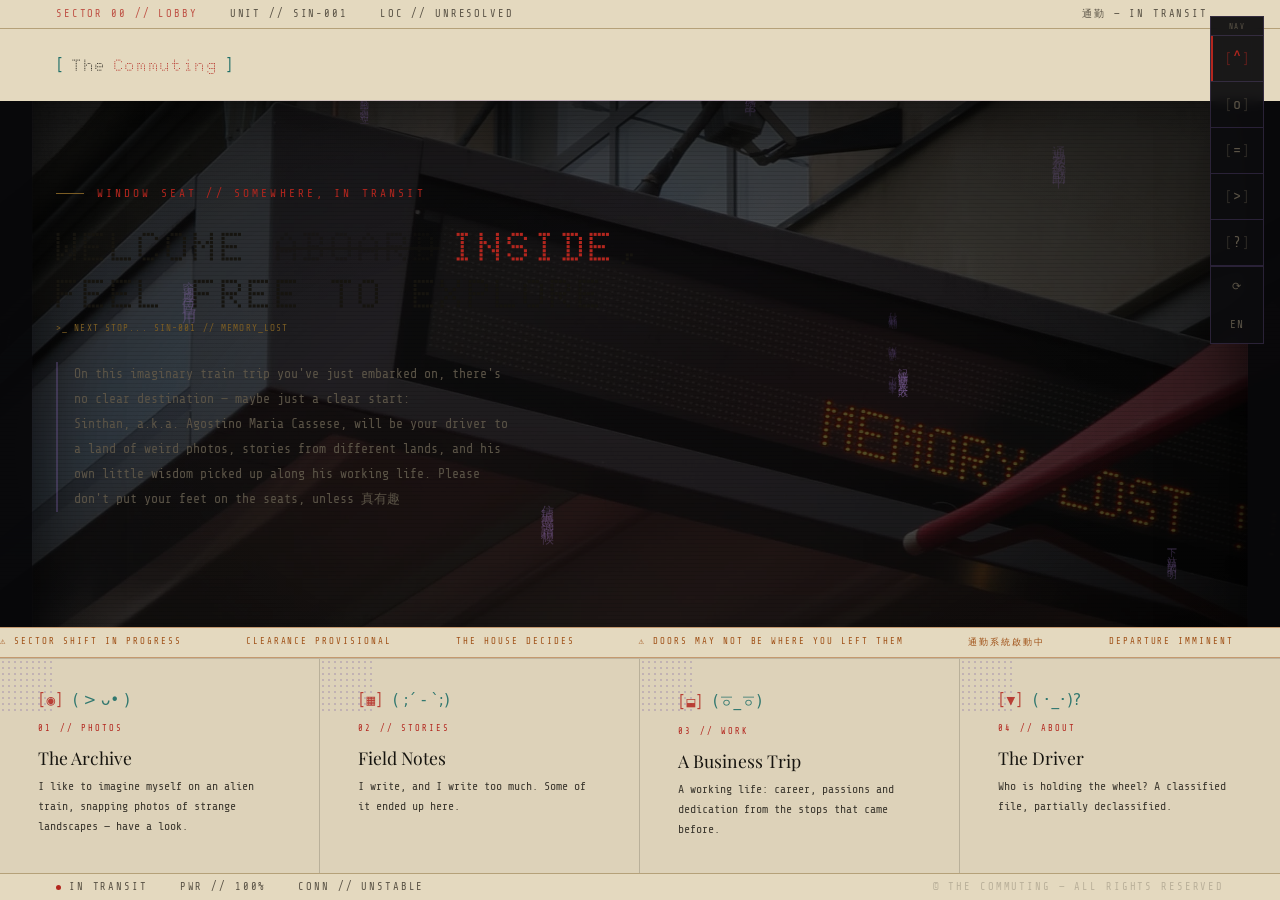
==== commit 74fd5e7b: "feat: light theme (THE BUREAU) with OS detection and nav selector, homepage only" ====
--- a/index.html
+++ b/index.html
@@ -1,5 +1,5 @@
 <!DOCTYPE html>
-<html lang="en">
+<html lang="en" data-theme="dark">
 <head>
   <meta charset="UTF-8" />
   <meta name="viewport" content="width=device-width, initial-scale=1.0" />
@@ -9,8 +9,23 @@
   <link rel="apple-touch-icon" href="./assets/favicon.png">
   <link rel="preconnect" href="https://fonts.googleapis.com">
   <link rel="preconnect" href="https://fonts.gstatic.com" crossorigin>
-  <link href="https://fonts.googleapis.com/css2?family=Doto:ROND,wght@1,700&family=Share+Tech+Mono&family=Playfair+Display:wght@400;700&display=swap" rel="stylesheet">
+  <link href="https://fonts.googleapis.com/css2?family=Doto:ROND,wght@1,700&family=Share+Tech+Mono&family=Playfair+Display:wght@400;700&family=Archivo:wdth,wght@62..125,400..900&family=IBM+Plex+Mono:wght@400;500;600&family=Special+Elite&display=swap" rel="stylesheet">
   <link rel="stylesheet" href="./style/style.css">
+  <link rel="stylesheet" href="./style/theme.css">
+
+  <!-- resolve the theme before first paint, otherwise light-mode visitors
+       get a black flash. Duplicates theme.js on purpose: it must run
+       synchronously in <head>, before any stylesheet paints. -->
+  <script>
+    (function () {
+      var p = null;
+      try { p = localStorage.getItem('tc-theme'); } catch (e) {}
+      if (p !== 'light' && p !== 'dark') {
+        p = window.matchMedia('(prefers-color-scheme: light)').matches ? 'light' : 'dark';
+      }
+      document.documentElement.setAttribute('data-theme', p);
+    })();
+  </script>
 </head>
 <body>
 
@@ -34,7 +49,7 @@
     <!-- SYSTEM BAR -->
     <div class="sys-bar">
       <div class="sys-bar-left">
-        <span class="sys-tag">SYS:ONLINE</span>
+        <span class="sys-tag" data-flavour="sysTag">SYS:ONLINE</span>
         <span id="t-sys-unit">UNIT // SIN-001</span>
         <span id="t-sys-loc">LOC // UNRESOLVED</span>
       </div>
@@ -83,18 +98,39 @@
 
         <div class="sep"></div>
 
-        <button class="cell util" id="langBtn" aria-label="Change language">
-          <span id="lang-btn-label">EN</span>
-          <span class="lab"><span id="t-nav-lang">LANGUAGE</span> <small>EN / IT / 繁體</small></span>
-        </button>
+        <div class="lang-wrap" id="themeWrap">
+          <button class="cell util" id="themeBtn"
+                  aria-haspopup="true" aria-expanded="false" aria-label="Change theme">
+            <span class="g">⟳</span>
+          </button>
+          <div class="lang-pane" id="themePane" role="menu" aria-label="Theme">
+            <div class="lang-pane-cap">THE HOUSE SHIFTS</div>
+            <button class="lang-opt" role="menuitem" data-theme-pref="auto">AUTO <small>system</small></button>
+            <button class="lang-opt" role="menuitem" data-theme-pref="dark">DARK <small>in transit</small></button>
+            <button class="lang-opt" role="menuitem" data-theme-pref="light">LIGHT <small>the bureau</small></button>
+          </div>
+        </div>
+
+        <div class="lang-wrap" id="langWrap">
+          <button class="cell util" id="langBtn"
+                  aria-haspopup="true" aria-expanded="false" aria-label="Change language">
+            <span id="lang-btn-label">EN</span>
+          </button>
+          <div class="lang-pane" id="langPane" role="menu" aria-label="Language">
+            <div class="lang-pane-cap" id="t-nav-lang">LANGUAGE</div>
+            <button class="lang-opt" role="menuitem" data-lang="en">EN <small>English</small></button>
+            <button class="lang-opt" role="menuitem" data-lang="it">IT <small>Italiano</small></button>
+            <button class="lang-opt" role="menuitem" data-lang="zh">中文 <small>繁體</small></button>
+          </div>
+        </div>
       </div>
     </nav>
 
     <!-- HERO -->
     <section class="hero">
-      <div class="hero-jp">通勤 — 窗邊座位 — 移動中</div>
+      <div class="hero-jp" data-flavour="heroJp">通勤 — 窗邊座位 — 移動中</div>
       <p class="hero-eyebrow" id="t-hero-eyebrow">Window seat // somewhere, in transit</p>
-      <h1 class="hero-title">WELCOME <em>ABOARD</em>,<br>FEEL FREE TO EXPLORE</h1>
+      <h1 class="hero-title">WELCOME <em>ABOARD</em><span class="alt-word">INSIDE</span>,<br>FEEL FREE TO EXPLORE</h1>
       <p class="hero-code" id="t-hero-code">&gt;_ NEXT STOP... SIN-001 // MEMORY_LOST</p>
       <p class="hero-subtitle" id="t-hero-subtitle">
         In this imaginary train trip you just embarked, there's no clear destination, maybe just a clear start:<br>
@@ -106,7 +142,7 @@
 
     <!-- WARNING MARQUEE -->
     <div class="warn-strip">
-      <div class="warn-strip-inner">
+      <div class="warn-strip-inner" id="marquee">
         <span>&#9888; SYSTEM ACTIVE</span>
         <span>ARCHIVE INITIALISED</span>
         <span>ROUTE UNRESOLVED</span>
@@ -138,7 +174,7 @@
     <div class="cards">
       <div class="card" onclick="location.href='./photos.html'">
         <div class="card-head">
-          <span class="card-icon">[⊙]</span>
+          <span class="card-icon" data-flavour="icon1">[⊙]</span>
           <span class="card-kaomoji">( > ᴗ• )</span>
         </div>
         <div class="card-number" id="t-card1-number">01 // PHOTOS</div>
@@ -148,7 +184,7 @@
       </div>
       <div class="card" onclick="location.href='./stories.html'">
         <div class="card-head">
-          <span class="card-icon">[≡]</span>
+          <span class="card-icon" data-flavour="icon2">[≡]</span>
           <span class="card-kaomoji">( ;´ - `;)</span>
         </div>
         <div class="card-number" id="t-card2-number">02 // STORIES</div>
@@ -158,7 +194,7 @@
       </div>
       <div class="card" onclick="location.href='./work.html'">
         <div class="card-head">
-          <span class="card-icon">[⊞]</span>
+          <span class="card-icon" data-flavour="icon3">[⊞]</span>
           <span class="card-kaomoji">(ㆆ_ㆆ)</span>
         </div>
         <div class="card-number" id="t-card3-number">03 // WORK</div>
@@ -168,7 +204,7 @@
       </div>
       <div class="card" onclick="location.href='./about.html'">
         <div class="card-head">
-          <span class="card-icon">[?]</span>
+          <span class="card-icon" data-flavour="icon4">[?]</span>
           <span class="card-kaomoji">( ･_･)?</span>
         </div>
         <div class="card-number" id="t-card4-number">04 // ABOUT</div>
@@ -190,6 +226,7 @@
 
   </div>
 
+  <script src="./scripts/theme.js"></script>
   <script src="./scripts/nav.js"></script>
   <script src="./scripts/translations.js"></script>
 
--- a/style/style.css
+++ b/style/style.css
@@ -689,3 +689,148 @@
   .corner .cell,
   .corner .cell .lab { transition: none; }
 }
+
+/* ══════════════════════════════════════════════════════════════════
+   LANGUAGE PANE — slides out like a cell label, but holds three
+   real options. Opens on hover or click and stays put until a
+   language is chosen (or Escape / click-outside).
+   ══════════════════════════════════════════════════════════════════ */
+.corner .lang-wrap {
+  position: relative;
+  display: block;
+}
+
+/* trigger sits at the base of the panel — it is no longer :last-child
+   (the pane is), so the shared rule would leave a stray border */
+.corner .lang-wrap > .cell { border-bottom: none; }
+
+.corner .lang-pane {
+  position: absolute;
+  right: calc(100% + 1px);
+  bottom: -1px;                 /* grows upward — it's the last cell */
+  min-width: 132px;
+  background: var(--panel);
+  border: 1px solid var(--line);
+  border-right: none;
+  display: flex;
+  flex-direction: column;
+  opacity: 0;
+  transform: translateX(6px);
+  pointer-events: none;
+  transition: opacity 0.18s, transform 0.18s;
+  z-index: 2;
+}
+
+/* Invisible bridge across the 1px seam between the trigger and the pane.
+   The pane is offset by 1px to stay aligned with the nav labels, which
+   would otherwise leave a gap the pointer can fall through on its way
+   across, reading as a mouseleave. */
+.corner .lang-pane::before {
+  content: '';
+  position: absolute;
+  top: 0;
+  bottom: 0;
+  left: 100%;
+  width: 3px;
+}
+
+/* Visibility is owned solely by .open, which JS adds on mouseenter, click
+   and keyboard focus. Deliberately NOT :hover or :focus-within — both kept
+   the pane visible after Escape or after choosing a language, because the
+   cursor/focus still sat inside the wrapper. */
+.corner .lang-wrap.open .lang-pane {
+  opacity: 1;
+  transform: translateX(0);
+  pointer-events: auto;
+}
+
+.corner .lang-pane-cap {
+  font-size: 7.5px;
+  letter-spacing: 0.16em;
+  text-transform: uppercase;
+  color: var(--txt-dim);
+  padding: 6px 12px 5px;
+  border-bottom: 1px solid var(--line);
+}
+
+.corner .lang-opt {
+  display: flex;
+  align-items: baseline;
+  gap: 8px;
+  width: 100%;
+  box-sizing: border-box;
+  background: none;
+  border: 0;
+  border-bottom: 1px solid var(--line);
+  padding: 9px 12px;
+  font-family: inherit;
+  font-size: 10.5px;
+  letter-spacing: 0.14em;
+  text-transform: uppercase;
+  text-align: left;
+  color: var(--strong);
+  cursor: pointer;
+  transition: background 0.18s, color 0.18s;
+}
+
+.corner .lang-opt:last-child { border-bottom: none; }
+
+.corner .lang-opt small {
+  color: var(--txt-dim);
+  letter-spacing: 0.1em;
+  font-size: 8.5px;
+  text-transform: none;
+}
+
+.corner .lang-opt:hover,
+.corner .lang-opt:focus-visible {
+  background: var(--bg-lift);
+  color: var(--accent-c);
+  outline: none;
+}
+
+/* currently selected language */
+.corner .lang-opt.is-active {
+  color: var(--accent-c);
+}
+.corner .lang-opt.is-active::after {
+  content: '\2022';
+  margin-left: auto;
+  color: var(--accent-c);
+}
+
+/* trigger reflects open state */
+.corner .lang-wrap.open > .cell,
+.corner .lang-wrap:hover > .cell {
+  background: var(--bg-lift);
+  color: var(--accent-c);
+}
+
+/* ── MOBILE: render the pane inline inside the expanded panel ── */
+@media (max-width: 700px) {
+  .corner .lang-pane {
+    position: static;
+    min-width: 0;
+    border: none;
+    border-top: 1px solid var(--line);
+    transform: none;
+    opacity: 0;
+    height: 0;
+    overflow: hidden;
+    pointer-events: none;
+  }
+
+  .corner .lang-wrap.open .lang-pane {
+    opacity: 1;
+    height: auto;
+    overflow: visible;
+    pointer-events: auto;
+  }
+
+  .corner .lang-pane-cap { padding-left: 14px; }
+  .corner .lang-opt { padding-left: 14px; }
+}
+
+@media (prefers-reduced-motion: reduce) {
+  .corner .lang-pane { transition: none; }
+}
--- a/style/theme.css
+++ b/style/theme.css
@@ -0,0 +1,108 @@
+/* ══════════════════════════════════════════════════════════════════
+   theme.css — THE BUREAU (light)
+
+   A theme is only a redefinition of tokens. Nothing here adds layout,
+   changes spacing, or introduces a selector that style.css does not
+   already own — except the two Bureau signatures at the bottom, which
+   are opt-in decoration on elements that already exist.
+
+   Loaded AFTER style.css, and only by pages that have been tokenised.
+   Currently: index.html. Pages that do not load this file stay dark
+   regardless of the OS setting.
+
+   Palette derives from the FBC design board:
+     paper   #e4d9bf   tungsten #7a5c24   stamp  #b3261e
+     ink     #16140f   polaris  #1f6f68   orange #9c4a0f
+   All foreground values clear 4.2:1 against the paper ground — the
+   chrome runs at 0.48–0.65rem, so this is the binding constraint.
+   ══════════════════════════════════════════════════════════════════ */
+
+html[data-theme="light"] {
+  --bg:            #e4d9bf;
+  --bg-rgb:        228,217,191;
+  --chrome:        #dccfae;
+
+  --glass-bg:      rgba(22,20,15,0.030);
+  --glass-border:  rgba(22,20,15,0.18);
+
+  --text-primary:  #16140f;
+  --text-muted:    #5a5346;
+  --text-card-desc:#3c382f;
+
+  /* recessive / structural — draws the furniture */
+  --accent:            #7a5c24;
+  --accent-rgb:        122,92,36;
+  /* live / energised — hover, active, lit */
+  --accent-bright:     #b3261e;
+  --accent-bright-rgb: 179,38,30;
+  --accent-dim:        rgba(179,38,30,0.12);
+  /* category marker — framing, dismissal (never emphasis) */
+  --green:             #1f6f68;
+  --green-rgb:         31,111,104;
+  /* alarm — marquee, errors. Kept distinct from both accents. */
+  --alarm:             #9c4a0f;
+  --alarm-rgb:         156,74,15;
+
+  --dot-color: rgba(22,20,15,0.11);
+  --dot-size:  4px;
+
+  /* paper, not a screen: the wash lifts the wallpaper instead of sinking it */
+  --wash:         rgba(228,217,191,0.86);
+  --frame:        #cdbf9d;
+  --frame-shadow: inset 0 0 60px rgba(59,56,51,0.20),
+                  inset 0 0 0 1px rgba(22,20,15,0.30);
+  --vignette:     radial-gradient(ellipse 80% 60% at 50% 50%,
+                    transparent 45%, rgba(59,56,51,0.20) 100%);
+
+  /* scanlines become print grain */
+  --grain:       radial-gradient(rgba(22,20,15,0.16) 1px, transparent 1px);
+  --grain-size:  4px 4px;
+  --grain-blend: multiply;
+
+  /* brutalist signage + bureau memo */
+  --font-display:    'Archivo', sans-serif;
+  --font-mono:       'IBM Plex Mono', monospace;
+  --font-human:      'Special Elite', monospace;
+  --display-weight:  900;
+  --display-stretch: 72%;
+  --display-track:   -0.01em;
+  --display-lh:      0.95;
+  --display-size:    clamp(1.7rem, 5.4vw, 4.2rem);
+  --display-case:    uppercase;
+
+  --chrome-panel: rgba(220,207,174,0.96);
+  --chrome-lift:  rgba(179,38,30,0.10);
+  --chrome-line:  rgba(22,20,15,0.26);
+
+  --status-fade: 0.55;
+  --alt-word:    inline;
+}
+
+/* ── SIGNATURE: dual-word strike ──────────────────────────────────
+   The Board's split speech. <em> holds the struck word, .alt-word the
+   spoken one — .alt-word is display:none in every other theme. */
+.alt-word {
+  display: var(--alt-word, none);
+  color: var(--accent-bright);
+  margin-left: 0.28em;
+}
+
+html[data-theme="light"] .hero-title em {
+  color: inherit;
+  opacity: 0.42;
+  text-decoration: line-through;
+  text-decoration-thickness: 0.075em;
+}
+
+/* ── The paper ground needs firmer rules than the dark theme's hairlines ── */
+html[data-theme="light"] .sys-bar   { border-bottom-color: rgba(var(--accent-rgb),0.45); }
+html[data-theme="light"] .status-bar{ border-top-color:    rgba(var(--accent-rgb),0.45); }
+html[data-theme="light"] .warn-strip{
+  border-top-color:    rgba(var(--alarm-rgb),0.45);
+  border-bottom-color: rgba(var(--alarm-rgb),0.45);
+  color:               rgba(var(--alarm-rgb),0.95);
+}
+
+/* glow reads as smudge on paper */
+html[data-theme="light"] .status-dot { box-shadow: none; }
+html[data-theme="light"] .corner .cell.active::before { box-shadow: none; }
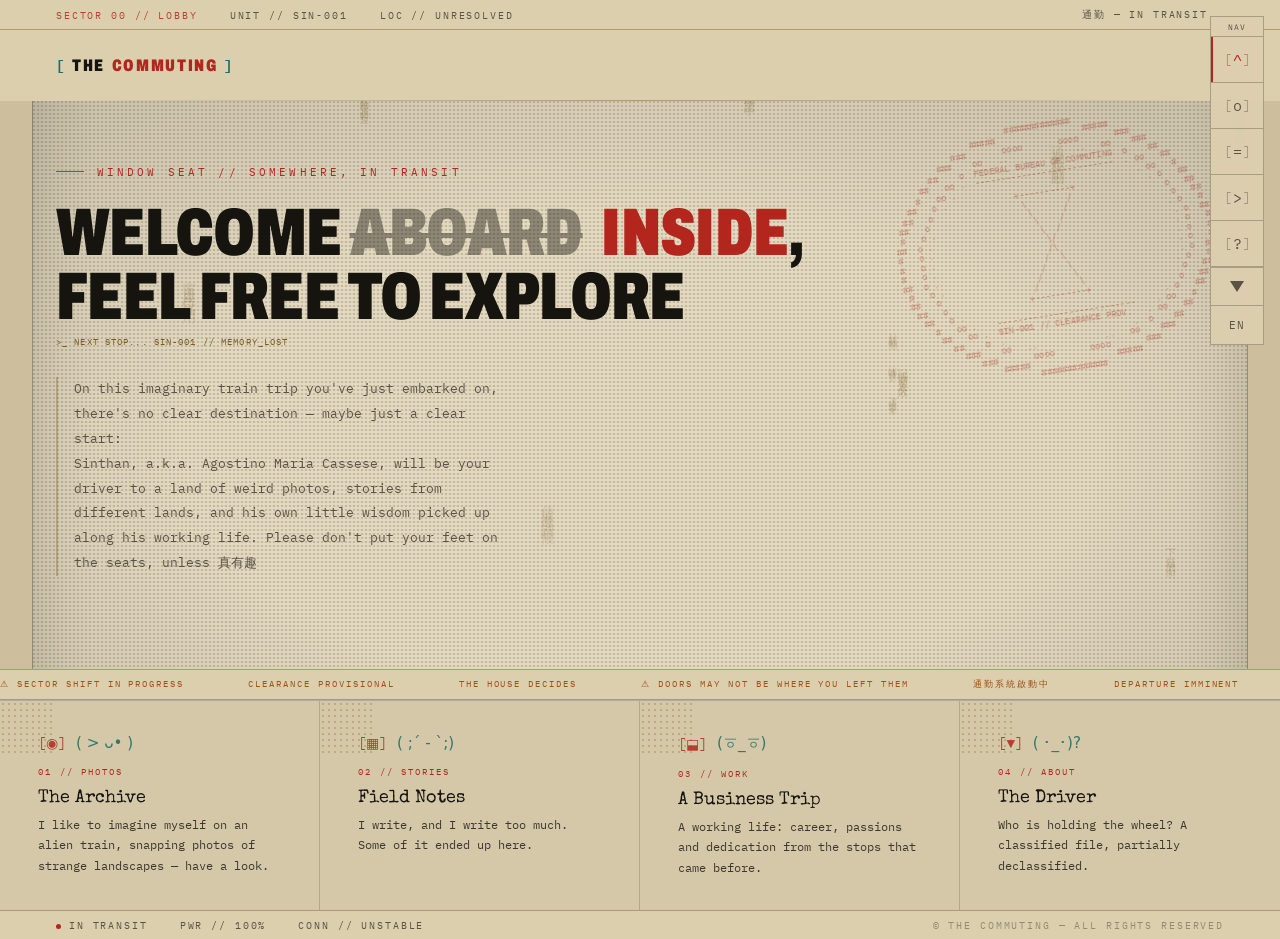
==== commit e95e2394: "light theme: ASCII bureau seal replaces the wallpaper, pyramid theme glyph, marquee copy" ====
--- a/index.html
+++ b/index.html
@@ -44,6 +44,35 @@
     <span class="zh zh-8">下一站目的不明</span>
   </div>
 
+  <!-- BUREAU STAMP — ASCII seal, light theme only (see theme.css) -->
+  <pre class="bureau-stamp" aria-hidden="true">                        #############
+                 #####                 #####
+             ###       oooo       oooo       ###
+          ###    oo   ..             ..   oo    ###
+        ##    o  FEDERAL BUREAU OF COMMUTING  o    ##
+      ##   oo .  ---------------------------  . oo   ##
+     #   oo .                                   . oo   #
+   ##   o .             +----------+              . o   ##
+  ##   o                 \        /                  o   ##
+ ##   o                   \      /                    o   ##
+ #   o .                   \    /                    . o   #
+##  o .                     \  /                      . o  ##
+#   o .                      \/                       . o   #
+#   o .                      /\                       . o   #
+#   o .                     /  \                      . o   #
+##  o .                    /    \                     . o  ##
+ #   o .                  /      \                   . o   #
+ ##   o                  /        \                   o   ##
+  ##   o                +----------+                 o   ##
+   ##   o .                                       . o   ##
+     #   oo .    ---------------------------    . oo   #
+      ##   oo .  SIN-001 // CLEARANCE PROV.   . oo   ##
+        ##    o  .                         .  o    ##
+          ###    oo   ..             ..   oo    ###
+             ###       oooo       oooo       ###
+                 #####                 #####
+                        #############</pre>
+
   <div class="site-wrapper">
 
     <!-- SYSTEM BAR -->
@@ -101,7 +130,7 @@
         <div class="lang-wrap" id="themeWrap">
           <button class="cell util" id="themeBtn"
                   aria-haspopup="true" aria-expanded="false" aria-label="Change theme">
-            <span class="g">⟳</span>
+            <span class="g pyramid"></span>
           </button>
           <div class="lang-pane" id="themePane" role="menu" aria-label="Theme">
             <div class="lang-pane-cap">THE HOUSE SHIFTS</div>
--- a/style/style.css
+++ b/style/style.css
@@ -12,6 +12,49 @@
   --dot-color:     rgba(255,255,255,0.06);
   --green:         #4a8c5c;
   --text-card-desc:#c4cecc;
+
+  /* ── channel tokens: let alpha be composed instead of hardcoded ── */
+  --bg-rgb:            8,8,8;
+  --accent-rgb:        123,94,167;
+  --accent-bright-rgb: 168,127,212;
+  --green-rgb:         74,140,92;
+  --alarm:             #c0392b;
+  --alarm-rgb:         192,57,43;
+
+  /* ── surface tokens ── */
+  --chrome:       var(--bg);                 /* solid strips behind chrome */
+  --dot-size:     18px;
+  --wash:         rgba(8,8,8,0.70);          /* wallpaper overlay */
+  --frame:        rgba(8,8,10,0.97);         /* window-frame border */
+  --frame-shadow: inset 0 0 80px rgba(0,0,0,0.8), inset 0 0 2px rgba(123,94,167,0.15);
+  --vignette:
+    radial-gradient(ellipse 75% 55% at 50% 50%, transparent 35%, rgba(0,0,0,0.65) 100%),
+    radial-gradient(ellipse 120% 22% at 50% 0%,   rgba(0,0,0,0.75) 0%, transparent 80%),
+    radial-gradient(ellipse 120% 22% at 50% 100%, rgba(0,0,0,0.75) 0%, transparent 80%);
+  --grain:
+    repeating-linear-gradient(to bottom,
+      transparent 0px, transparent 3px,
+      rgba(0,0,0,0.10) 3px, rgba(0,0,0,0.10) 4px);
+  --grain-size:  auto;
+  --grain-blend: normal;
+
+  /* ── type roles ── */
+  --font-display:    'Doto', monospace;
+  --font-mono:       'Share Tech Mono', monospace;
+  --font-human:      'Playfair Display', serif;
+  --display-weight:  700;
+  --display-stretch: 100%;
+  --display-track:   0.06em;
+  --display-lh:      1.15;
+  --display-size:    clamp(0.9rem, 3.2vw, 3.2rem);
+  --display-case:    none;
+
+  /* ── corner panel ── */
+  --chrome-panel: rgba(12,12,14,0.94);
+  --chrome-lift:  rgba(123,94,167,0.14);
+  --chrome-line:  rgba(123,94,167,0.28);
+
+  --alt-word: none;   /* dual-word strike, light theme only */
 }
 
 html { scroll-behavior: smooth; }
@@ -21,11 +64,11 @@
   background-image:
     url('../assets/home_wallpaper.webp'),
     radial-gradient(circle, var(--dot-color) 1px, transparent 1px);
-  background-size: cover, 18px 18px;
+  background-size: cover, var(--dot-size) var(--dot-size);
   background-position: center, 0 0;
   background-attachment: fixed, fixed;
   color: var(--text-primary);
-  font-family: 'Share Tech Mono', monospace;
+  font-family: var(--font-mono);
   overflow-x: hidden;
 }
 
@@ -34,7 +77,7 @@
   content: '';
   position: fixed;
   inset: 0;
-  background: rgba(8,8,8,0.70);
+  background: var(--wash);
   z-index: 0;
   pointer-events: none;
 }
@@ -45,13 +88,9 @@
   inset: 0;
   z-index: 2;
   pointer-events: none;
-  background: repeating-linear-gradient(
-    to bottom,
-    transparent 0px,
-    transparent 3px,
-    rgba(0,0,0,0.1) 3px,
-    rgba(0,0,0,0.1) 4px
-  );
+  background-image: var(--grain);
+  background-size: var(--grain-size);
+  mix-blend-mode: var(--grain-blend);
 }
 
 /* ── WINDOW FRAME ── */
@@ -66,20 +105,15 @@
   content: '';
   position: absolute;
   inset: 0;
-  background:
-    radial-gradient(ellipse 75% 55% at 50% 50%, transparent 35%, rgba(0,0,0,0.65) 100%),
-    radial-gradient(ellipse 120% 22% at 50% 0%,   rgba(0,0,0,0.75) 0%, transparent 80%),
-    radial-gradient(ellipse 120% 22% at 50% 100%, rgba(0,0,0,0.75) 0%, transparent 80%);
+  background: var(--vignette);
 }
 
 .window-frame::after {
   content: '';
   position: absolute;
   inset: 0;
-  border: 32px solid rgba(8,8,10,0.97);
-  box-shadow:
-    inset 0 0 80px rgba(0,0,0,0.8),
-    inset 0 0 2px rgba(123,94,167,0.15);
+  border: 32px solid var(--frame);
+  box-shadow: var(--frame-shadow);
 }
 
 /* ── DECORATIVE CHINESE TEXT LAYER ── */
@@ -95,10 +129,10 @@
 .zh {
   position: absolute;
   writing-mode: vertical-rl;
-  font-family: 'Share Tech Mono', monospace;
+  font-family: var(--font-mono);
   font-size: 0.75rem;
   letter-spacing: 0.35em;
-  color: rgba(168,127,212,0.55);
+  color: rgba(var(--accent-bright-rgb),0.55);
   white-space: nowrap;
 }
 
@@ -126,7 +160,7 @@
 .warn-strip,
 .cards,
 .status-bar {
-  background-color: var(--bg);
+  background-color: var(--chrome);
 }
 
 /* ── TOP SYSTEM BAR ── */
@@ -138,12 +172,12 @@
   font-size: 0.65rem;
   letter-spacing: 0.18em;
   color: var(--text-muted);
-  border-bottom: 1px solid rgba(123,94,167,0.18);
+  border-bottom: 1px solid rgba(var(--accent-rgb),0.18);
   text-transform: uppercase;
 }
 
 .sys-bar-left { display: flex; gap: 2rem; }
-.sys-tag { color: var(--accent-bright); opacity: 0.75; }
+.sys-tag { color: var(--accent-bright); opacity: 0.85; }
 
 /* ── NAV ── */
 nav {
@@ -159,11 +193,14 @@
   position: absolute;
   bottom: 0; left: 3.5rem; right: 3.5rem;
   height: 1px;
-  background: linear-gradient(to right, transparent, rgba(123,94,167,0.45), transparent);
+  background: linear-gradient(to right, transparent, rgba(var(--accent-rgb),0.45), transparent);
 }
 
 .nav-logo {
-  font-family: 'Doto', monospace;
+  font-family: var(--font-display);
+  font-weight: var(--display-weight);
+  font-stretch: var(--display-stretch);
+  text-transform: var(--display-case);
   font-size: 1.05rem;
   letter-spacing: 0.1em;
   color: var(--text-primary);
@@ -173,7 +210,7 @@
   gap: 0.4rem;
 }
 
-.nav-logo-bracket { color: var(--green); font-family: 'Share Tech Mono', monospace; font-size: 0.9rem; }
+.nav-logo-bracket { color: var(--green); font-family: var(--font-mono); font-stretch: 100%; font-size: 0.9rem; }
 .nav-logo .nav-logo-title { color: var(--accent-bright); }
 
 /* ── HERO ── */
@@ -197,7 +234,7 @@
   writing-mode: vertical-rl;
   font-size: 0.56rem;
   letter-spacing: 0.3em;
-  color: rgba(123,94,167,0.22);
+  color: rgba(var(--accent-rgb),0.22);
   text-transform: uppercase;
   pointer-events: none;
   user-select: none;
@@ -224,11 +261,13 @@
 }
 
 .hero-title {
-  font-family: 'Doto', monospace;
-  font-size: clamp(0.9rem, 3.2vw, 3.2rem);
-  line-height: 1.15;
-  font-weight: 700;
-  letter-spacing: 0.06em;
+  font-family: var(--font-display);
+  font-size: var(--display-size);
+  line-height: var(--display-lh);
+  font-weight: var(--display-weight);
+  font-stretch: var(--display-stretch);
+  text-transform: var(--display-case);
+  letter-spacing: var(--display-track);
   margin-bottom: 0.4rem;
   opacity: 0;
   animation: fadeUp 0.9s 0.4s forwards;
@@ -256,7 +295,7 @@
   margin-bottom: 2.8rem;
   opacity: 0;
   animation: fadeUp 0.9s 0.65s forwards;
-  border-left: 2px solid rgba(123,94,167,0.35);
+  border-left: 2px solid rgba(var(--accent-rgb),0.35);
   padding-left: 1rem;
 }
 
@@ -269,7 +308,7 @@
 }
 
 .btn {
-  font-family: 'Share Tech Mono', monospace;
+  font-family: var(--font-mono);
   font-size: 0.63rem;
   letter-spacing: 0.16em;
   text-transform: uppercase;
@@ -288,12 +327,12 @@
 .btn-primary:hover {
   background: var(--accent-bright);
   border-color: var(--accent-bright);
-  box-shadow: 0 0 20px rgba(168,127,212,0.3);
+  box-shadow: 0 0 20px rgba(var(--accent-bright-rgb),0.3);
 }
 
 .btn-ghost {
   background: transparent;
-  border-color: rgba(123,94,167,0.4);
+  border-color: rgba(var(--accent-rgb),0.4);
   color: var(--text-muted);
 }
 
@@ -310,9 +349,9 @@
   font-size: 0.56rem;
   letter-spacing: 0.22em;
   text-transform: uppercase;
-  border-top: 1px solid rgba(192,57,43,0.2);
-  border-bottom: 1px solid rgba(192,57,43,0.2);
-  color: rgba(192,57,43,0.55);
+  border-top: 1px solid rgba(var(--alarm-rgb),0.25);
+  border-bottom: 1px solid rgba(var(--alarm-rgb),0.25);
+  color: rgba(var(--alarm-rgb),0.60);
   overflow: hidden;
   white-space: nowrap;
 }
@@ -351,7 +390,7 @@
   position: absolute;
   top: 0; left: 0;
   width: 54px; height: 54px;
-  background: radial-gradient(circle, rgba(123,94,167,0.28) 1px, transparent 1px);
+  background: radial-gradient(circle, rgba(var(--accent-rgb),0.28) 1px, transparent 1px);
   background-size: 6px 6px;
 }
 
@@ -393,7 +432,7 @@
 }
 
 .card-title {
-  font-family: 'Playfair Display', serif;
+  font-family: var(--font-human);
   font-size: 1.1rem;
   margin-bottom: 0.5rem;
   color: var(--text-primary);
@@ -424,7 +463,7 @@
   font-size: 0.65rem;
   letter-spacing: 0.18em;
   color: var(--text-muted);
-  border-top: 1px solid rgba(123,94,167,0.2);
+  border-top: 1px solid rgba(var(--accent-rgb),0.2);
   flex-wrap: wrap;
   gap: 0.8rem;
   text-transform: uppercase;
@@ -442,7 +481,7 @@
   box-shadow: 0 0 6px var(--accent);
 }
 
-.status-right { opacity: 0.3; }
+.status-right { opacity: var(--status-fade, 0.3); }
 
 /* ── KEYFRAMES ── */
 @keyframes fadeUp {
@@ -506,9 +545,9 @@
    ("the house shifts") lands.
    ══════════════════════════════════════════════════════════════════ */
 .corner {
-  --panel:   rgba(12,12,14,0.94);
-  --bg-lift: rgba(123,94,167,0.14);
-  --line:    rgba(123,94,167,0.28);
+  --panel:   var(--chrome-panel);
+  --bg-lift: var(--chrome-lift);
+  --line:    var(--chrome-line);
   --txt-dim: var(--text-muted);
   --strong:  var(--text-primary);
   --accent-c: var(--accent-bright);
@@ -522,7 +561,7 @@
   background: var(--panel);
   display: flex;
   flex-direction: column;
-  font-family: 'Share Tech Mono', monospace;
+  font-family: var(--font-mono);
   backdrop-filter: blur(6px);
 
   /* reset the global `nav` element rule, which otherwise leaks
@@ -702,7 +741,7 @@
 
 /* trigger sits at the base of the panel — it is no longer :last-child
    (the pane is), so the shared rule would leave a stray border */
-.corner .lang-wrap > .cell { border-bottom: none; }
+.corner .lang-wrap:last-child > .cell { border-bottom: none; }
 
 .corner .lang-pane {
   position: absolute;
@@ -834,3 +873,34 @@
 @media (prefers-reduced-motion: reduce) {
   .corner .lang-pane { transition: none; }
 }
+
+
+/* ══════════════════════════════════════════════════════════════════
+   THEME CELL — "the house shifts"
+
+   The glyph is a pyramid, not an icon: tip up while the dark theme is
+   live, tip down once the house has shifted. Hover shows the state the
+   click would produce, so the control previews its own result.
+   ══════════════════════════════════════════════════════════════════ */
+.corner #themeBtn .pyramid {
+  width: 0;
+  height: 0;
+  border-left:  7px solid transparent;
+  border-right: 7px solid transparent;
+  border-bottom: 11px solid currentColor;
+  transform: rotate(0deg);
+  transition: transform 0.4s linear;
+}
+
+/* hover previews the shift */
+.corner #themeBtn:hover .pyramid,
+.corner #themeBtn:focus-visible .pyramid { transform: rotate(180deg); }
+
+/* ══════════════════════════════════════════════════════════════════
+   BUREAU STAMP — ASCII seal. Off by default; theme.css turns it on.
+   ══════════════════════════════════════════════════════════════════ */
+.bureau-stamp { display: none; }
+
+@media (prefers-reduced-motion: reduce) {
+  .corner #themeBtn .pyramid { transition: none; }
+}
--- a/style/theme.css
+++ b/style/theme.css
@@ -106,3 +106,50 @@
 /* glow reads as smudge on paper */
 html[data-theme="light"] .status-dot { box-shadow: none; }
 html[data-theme="light"] .corner .cell.active::before { box-shadow: none; }
+
+/* ── NO WALLPAPER ─────────────────────────────────────────────────
+   The Bureau runs on paper, not on a photograph. The dot grain stays;
+   the image goes. Homepage only — theme.css is not loaded elsewhere. */
+html[data-theme="light"] body {
+  background-image: radial-gradient(circle, var(--dot-color) 1px, transparent 1px);
+  background-size: var(--dot-size) var(--dot-size);
+  background-attachment: fixed;
+}
+
+/* ── BUREAU STAMP ─────────────────────────────────────────────────
+   ASCII seal in place of the wallpaper: the site mark inside a ring,
+   struck into the top-right corner the way a clerk would stamp a file.
+   Sits at z-index 1 with the CJK layer — behind all content. */
+html[data-theme="light"] .bureau-stamp {
+  display: block;
+  position: fixed;
+  top: 96px;
+  right: 88px;
+  z-index: 1;
+  margin: 0;
+  font-family: var(--font-mono);
+  font-size: clamp(5px, 0.72vw, 9px);
+  line-height: 1.05;
+  letter-spacing: 0.02em;
+  white-space: pre;
+  color: var(--accent-bright);
+  opacity: 0.42;
+  transform: rotate(-9deg);
+  transform-origin: 100% 0;
+  pointer-events: none;
+  user-select: none;
+}
+
+@media (max-width: 900px) {
+  html[data-theme="light"] .bureau-stamp { display: none; }
+}
+
+/* ── PYRAMID: shifted once the house has ──────────────────────────
+   Dark = tip up. Light = tip down. Hover inverts whichever is live. */
+html[data-theme="light"] .corner #themeBtn .pyramid { transform: rotate(180deg); }
+html[data-theme="light"] .corner #themeBtn:hover .pyramid,
+html[data-theme="light"] .corner #themeBtn:focus-visible .pyramid { transform: rotate(0deg); }
+
+/* the CJK texture reads as noise in red against the stamp — drop it to
+   the recessive accent so the seal stays the only loud thing on paper */
+html[data-theme="light"] .zh { color: rgba(var(--accent-rgb),0.30); }
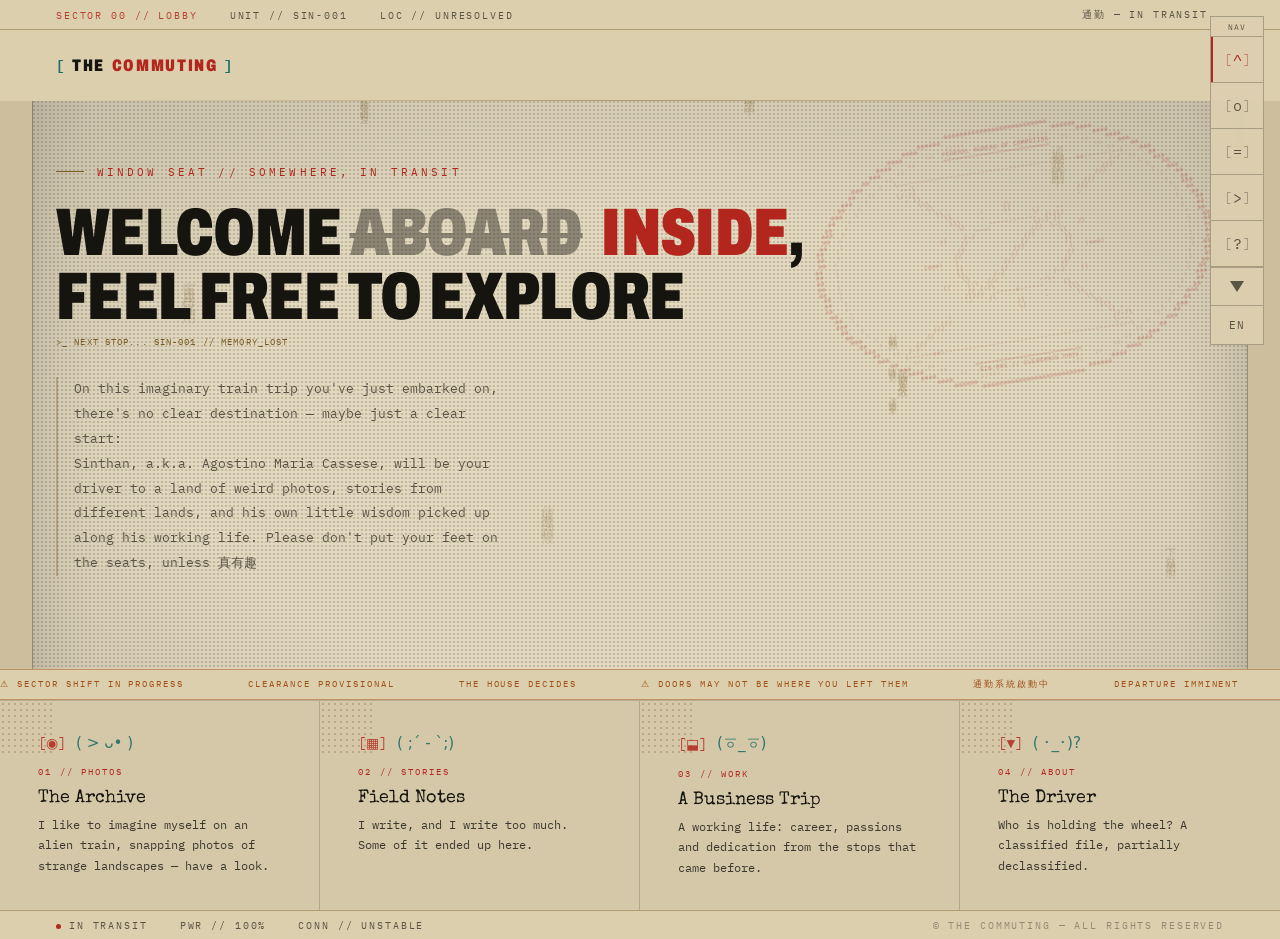
==== commit 973e864f: "bureau seal: trace the favicon 1:1; pyramid moves on theme change only" ====
--- a/index.html
+++ b/index.html
@@ -45,33 +45,51 @@
   </div>
 
   <!-- BUREAU STAMP — ASCII seal, light theme only (see theme.css) -->
-  <pre class="bureau-stamp" aria-hidden="true">                        #############
-                 #####                 #####
-             ###       oooo       oooo       ###
-          ###    oo   ..             ..   oo    ###
-        ##    o  FEDERAL BUREAU OF COMMUTING  o    ##
-      ##   oo .  ---------------------------  . oo   ##
-     #   oo .                                   . oo   #
-   ##   o .             +----------+              . o   ##
-  ##   o                 \        /                  o   ##
- ##   o                   \      /                    o   ##
- #   o .                   \    /                    . o   #
-##  o .                     \  /                      . o  ##
-#   o .                      \/                       . o   #
-#   o .                      /\                       . o   #
-#   o .                     /  \                      . o   #
-##  o .                    /    \                     . o  ##
- #   o .                  /      \                   . o   #
- ##   o                  /        \                   o   ##
-  ##   o                +----------+                 o   ##
-   ##   o .                                       . o   ##
-     #   oo .    ---------------------------    . oo   #
-      ##   oo .  SIN-001 // CLEARANCE PROV.   . oo   ##
-        ##    o  .                         .  o    ##
-          ###    oo   ..             ..   oo    ###
-             ###       oooo       oooo       ###
-                 #####                 #####
-                        #############</pre>
+  <pre class="bureau-stamp" aria-hidden="true">                                     ##########################
+                              ######                            ######
+                          ####       :::::                :::::       ####
+                      ####      ::  FEDERAL BUREAU OF COMMUTING   ::      ####
+                   ####    ::       ===========================        ::    ####
+                 ###    ::                                                ::    ###
+               ##    ::                                                      ::    ##
+            ###    :   \---------------------------------------------oo---------|    ###
+           ##   ::      ---\                                                 /-/  ::   ##
+         ###   :       \/-//                                               ///      :   ###
+        ##   :           - |\                                            ///          :   ##
+      ###   :               \\\                                       ///              :   ###
+     ##   :                   \\                                    ///                  :   ##
+    ##   :                      \\               /\                 -                     :   ##
+   ###  :                         \\       -     ||                                        :  ###
+   ##  :                           \\\     -            \/    --                            :  ##
+  ##   :                             \|      ------------  /|/|/                            :   ##
+ ##   :                                  ----           \/-/ //                              :   ##
+ ##   :                         ||    /-/              ///  \-|    /|                        :   ##
+ ##  :                               //              ///      \\                              :  ##
+##   :                              //              //         \\                             :   ##
+##   :                             //             ///          ||                             :   ##
+##   :                     |ooo|   |             //             |   |ooo|                     :   ##
+##   :                             ||          ///             //                             :   ##
+##   :                             \\         //              //                              :   ##
+ ##  :                              \\      /-/              //                               :  ##
+ ##   :                        |/    |-\  ///              /-/    ||                         :   ##
+ ##   :                              // /-/\           --\-                                  :   ##
+  ##   :                            /|///  ------o------     |\                             :   ##
+   ##  :                            --    /\            -     \\\                           :  ##
+   ###  :                                        ||     -       \\                         :  ###
+    ##   :                     -                 \/               \\                      :   ##
+     ##   :                  ///                                    \\                   :   ##
+      ###   :              ///                                       \\\               :   ###
+        ##   :           //                                            \| -           :   ##
+         ###   :      ///                                               //-/\       :   ###
+           ##   ::  /-/                                                 \---      ::   ##
+            ###    |------oo\-----------------------------------------------\   :    ###
+               ##    ::                                                      ::    ##
+                 ###    ::                                                ::    ###
+                   ####    ::       ===========================        ::    ####
+                      ####      ::   SIN-001 // CLEARANCE PROV.   ::      ####
+                          ####       :::::                :::::       ####
+                              ######                            ######
+                                     ##########################</pre>
 
   <div class="site-wrapper">
 
--- a/style/style.css
+++ b/style/style.css
@@ -879,8 +879,8 @@
    THEME CELL — "the house shifts"
 
    The glyph is a pyramid, not an icon: tip up while the dark theme is
-   live, tip down once the house has shifted. Hover shows the state the
-   click would produce, so the control previews its own result.
+   live, tip down once the house has shifted. It moves on theme change
+   and on nothing else — hover leaves it where it is.
    ══════════════════════════════════════════════════════════════════ */
 .corner #themeBtn .pyramid {
   width: 0;
@@ -892,10 +892,6 @@
   transition: transform 0.4s linear;
 }
 
-/* hover previews the shift */
-.corner #themeBtn:hover .pyramid,
-.corner #themeBtn:focus-visible .pyramid { transform: rotate(180deg); }
-
 /* ══════════════════════════════════════════════════════════════════
    BUREAU STAMP — ASCII seal. Off by default; theme.css turns it on.
    ══════════════════════════════════════════════════════════════════ */
--- a/style/theme.css
+++ b/style/theme.css
@@ -128,12 +128,12 @@
   z-index: 1;
   margin: 0;
   font-family: var(--font-mono);
-  font-size: clamp(5px, 0.72vw, 9px);
-  line-height: 1.05;
-  letter-spacing: 0.02em;
+  font-size: clamp(3.6px, 0.44vw, 6px);
+  line-height: 1.02;
+  letter-spacing: 0;
   white-space: pre;
   color: var(--accent-bright);
-  opacity: 0.42;
+  opacity: 0.40;
   transform: rotate(-9deg);
   transform-origin: 100% 0;
   pointer-events: none;
@@ -145,10 +145,8 @@
 }
 
 /* ── PYRAMID: shifted once the house has ──────────────────────────
-   Dark = tip up. Light = tip down. Hover inverts whichever is live. */
+   Dark = tip up. Light = tip down. Theme change is the only trigger. */
 html[data-theme="light"] .corner #themeBtn .pyramid { transform: rotate(180deg); }
-html[data-theme="light"] .corner #themeBtn:hover .pyramid,
-html[data-theme="light"] .corner #themeBtn:focus-visible .pyramid { transform: rotate(0deg); }
 
 /* the CJK texture reads as noise in red against the stamp — drop it to
    the recessive accent so the seal stays the only loud thing on paper */
